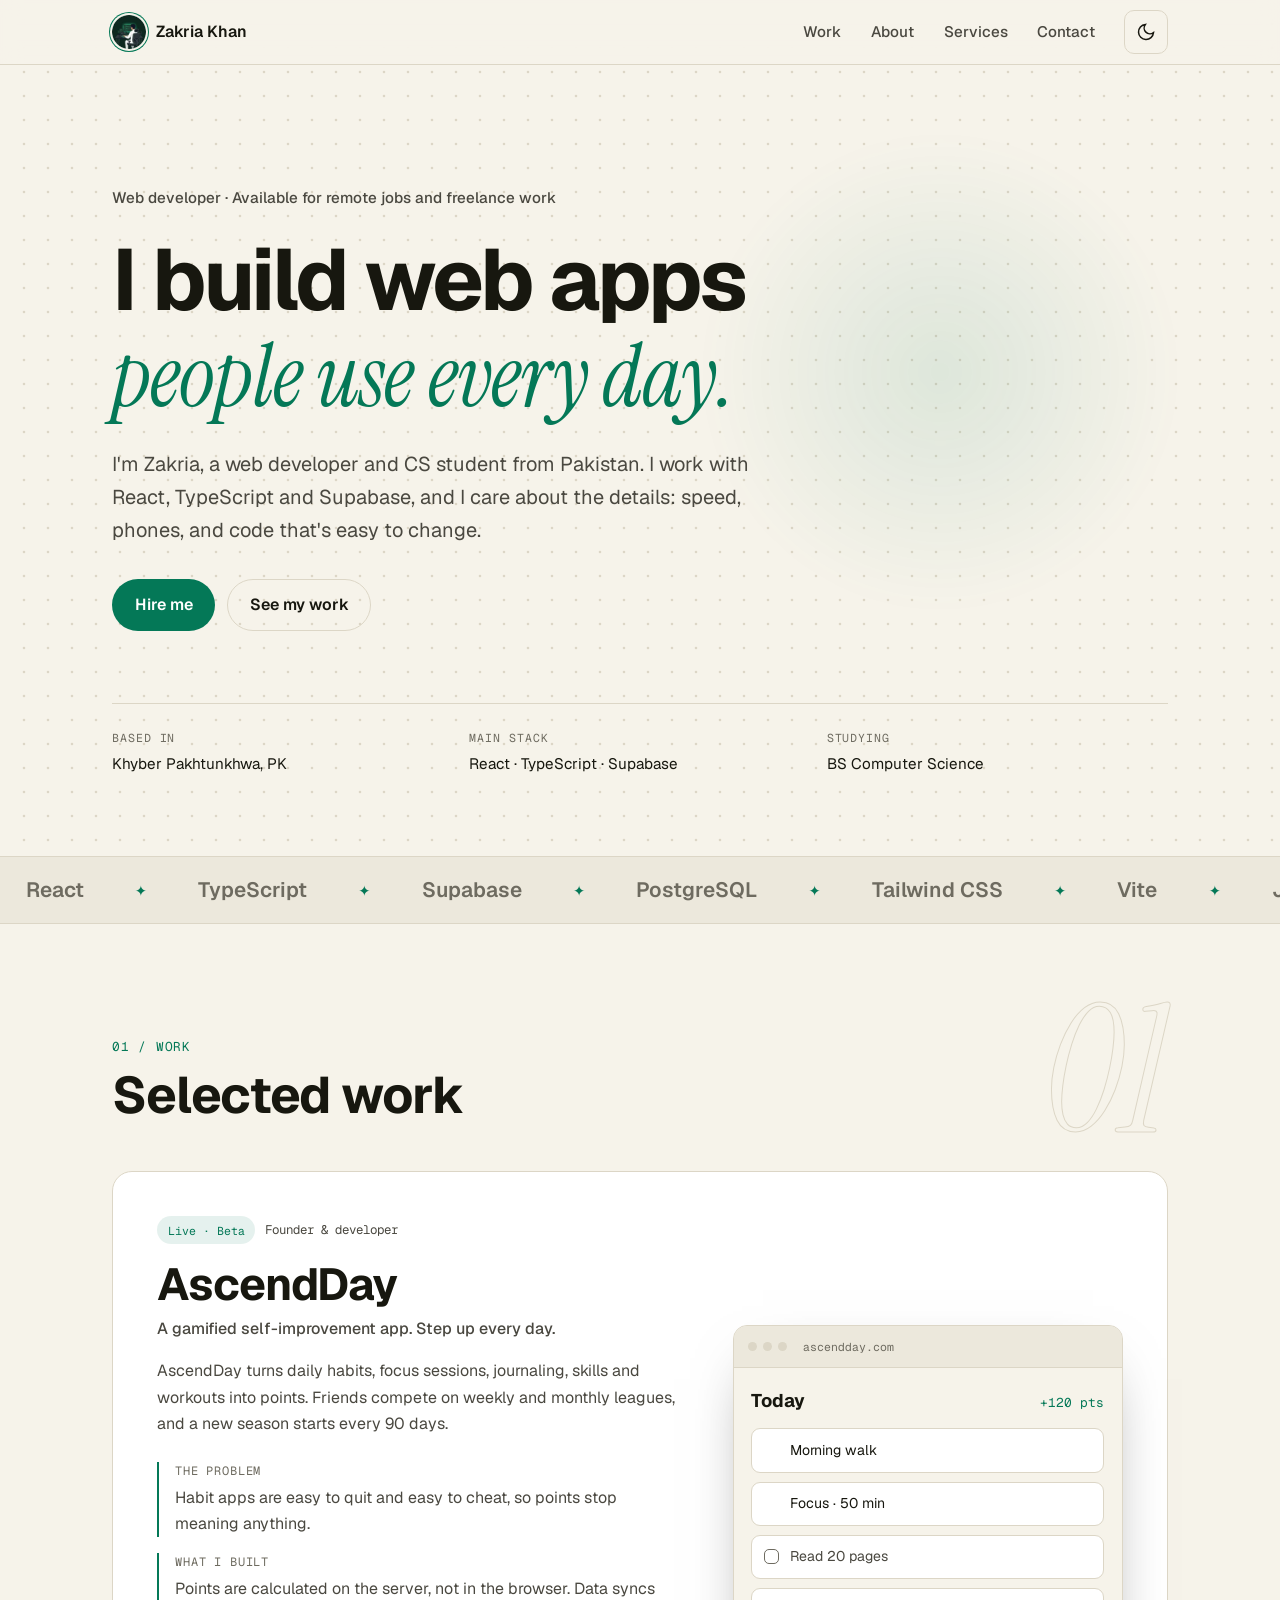
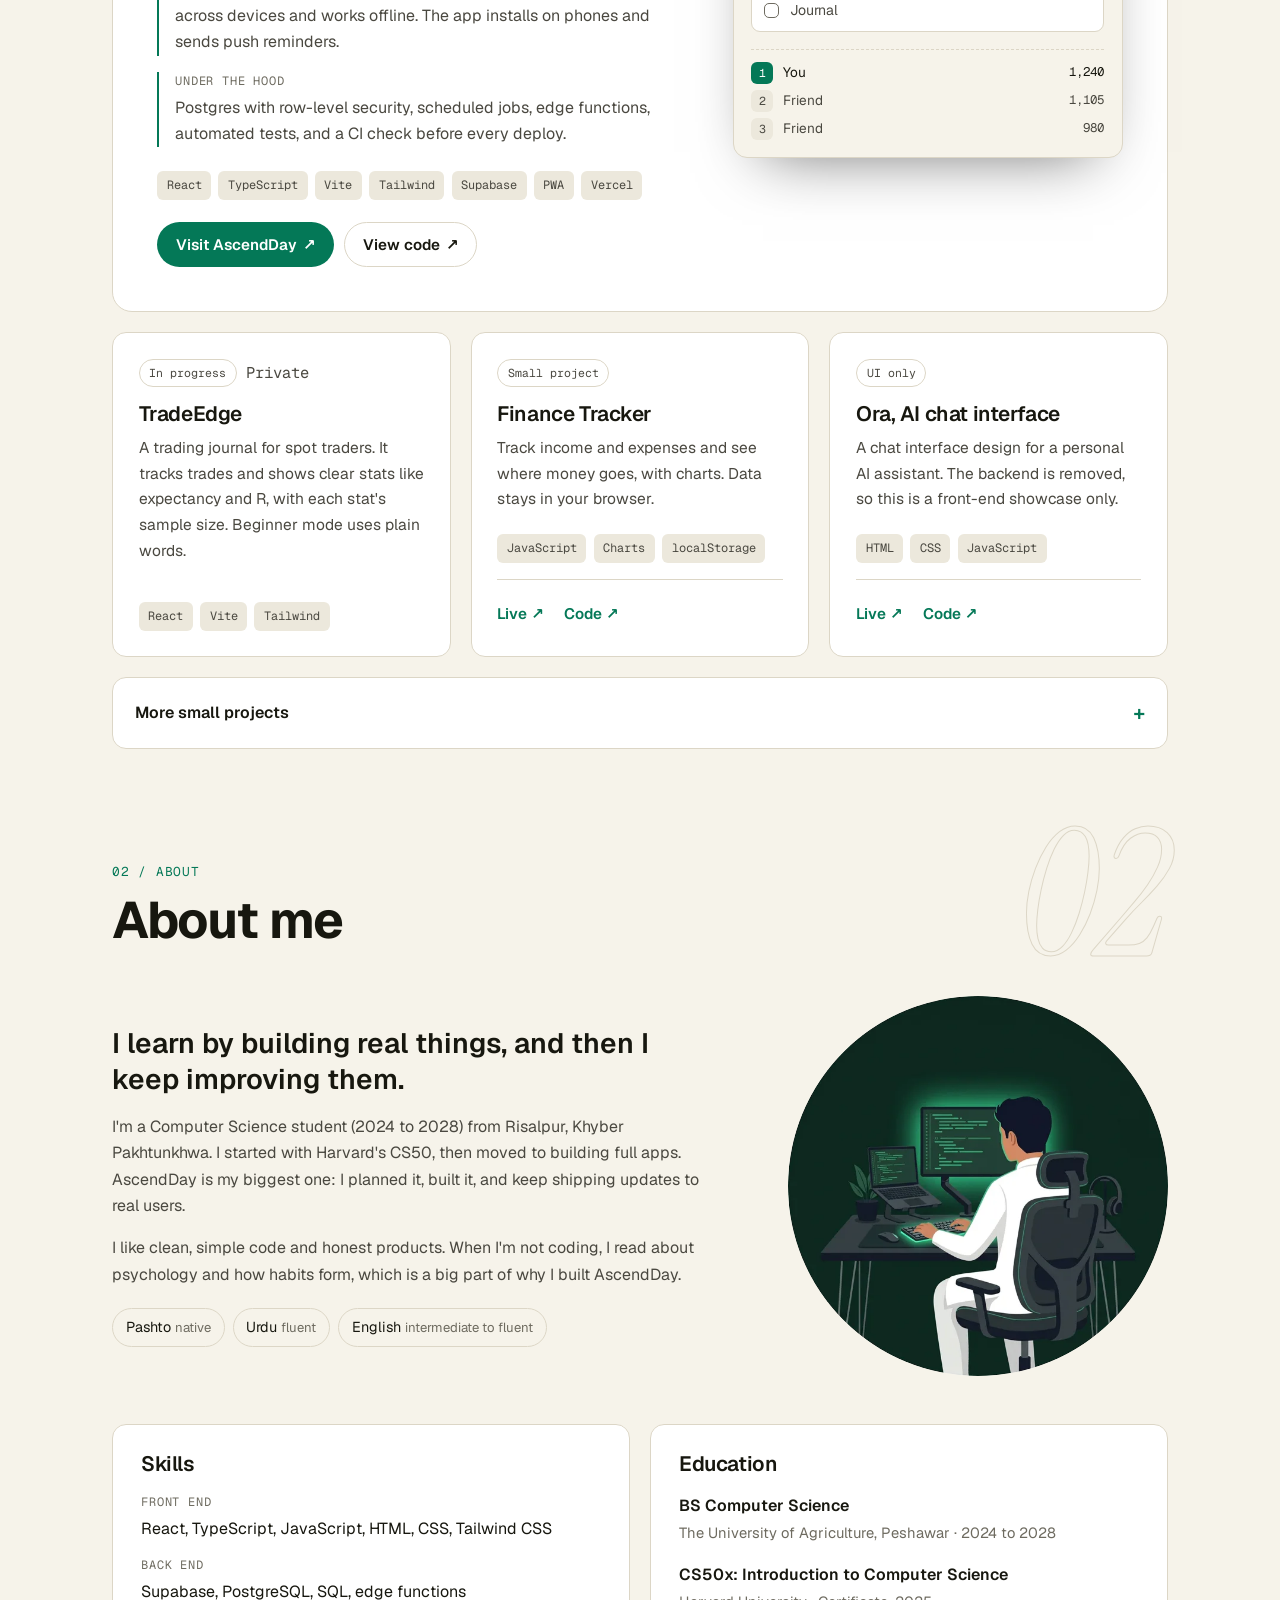
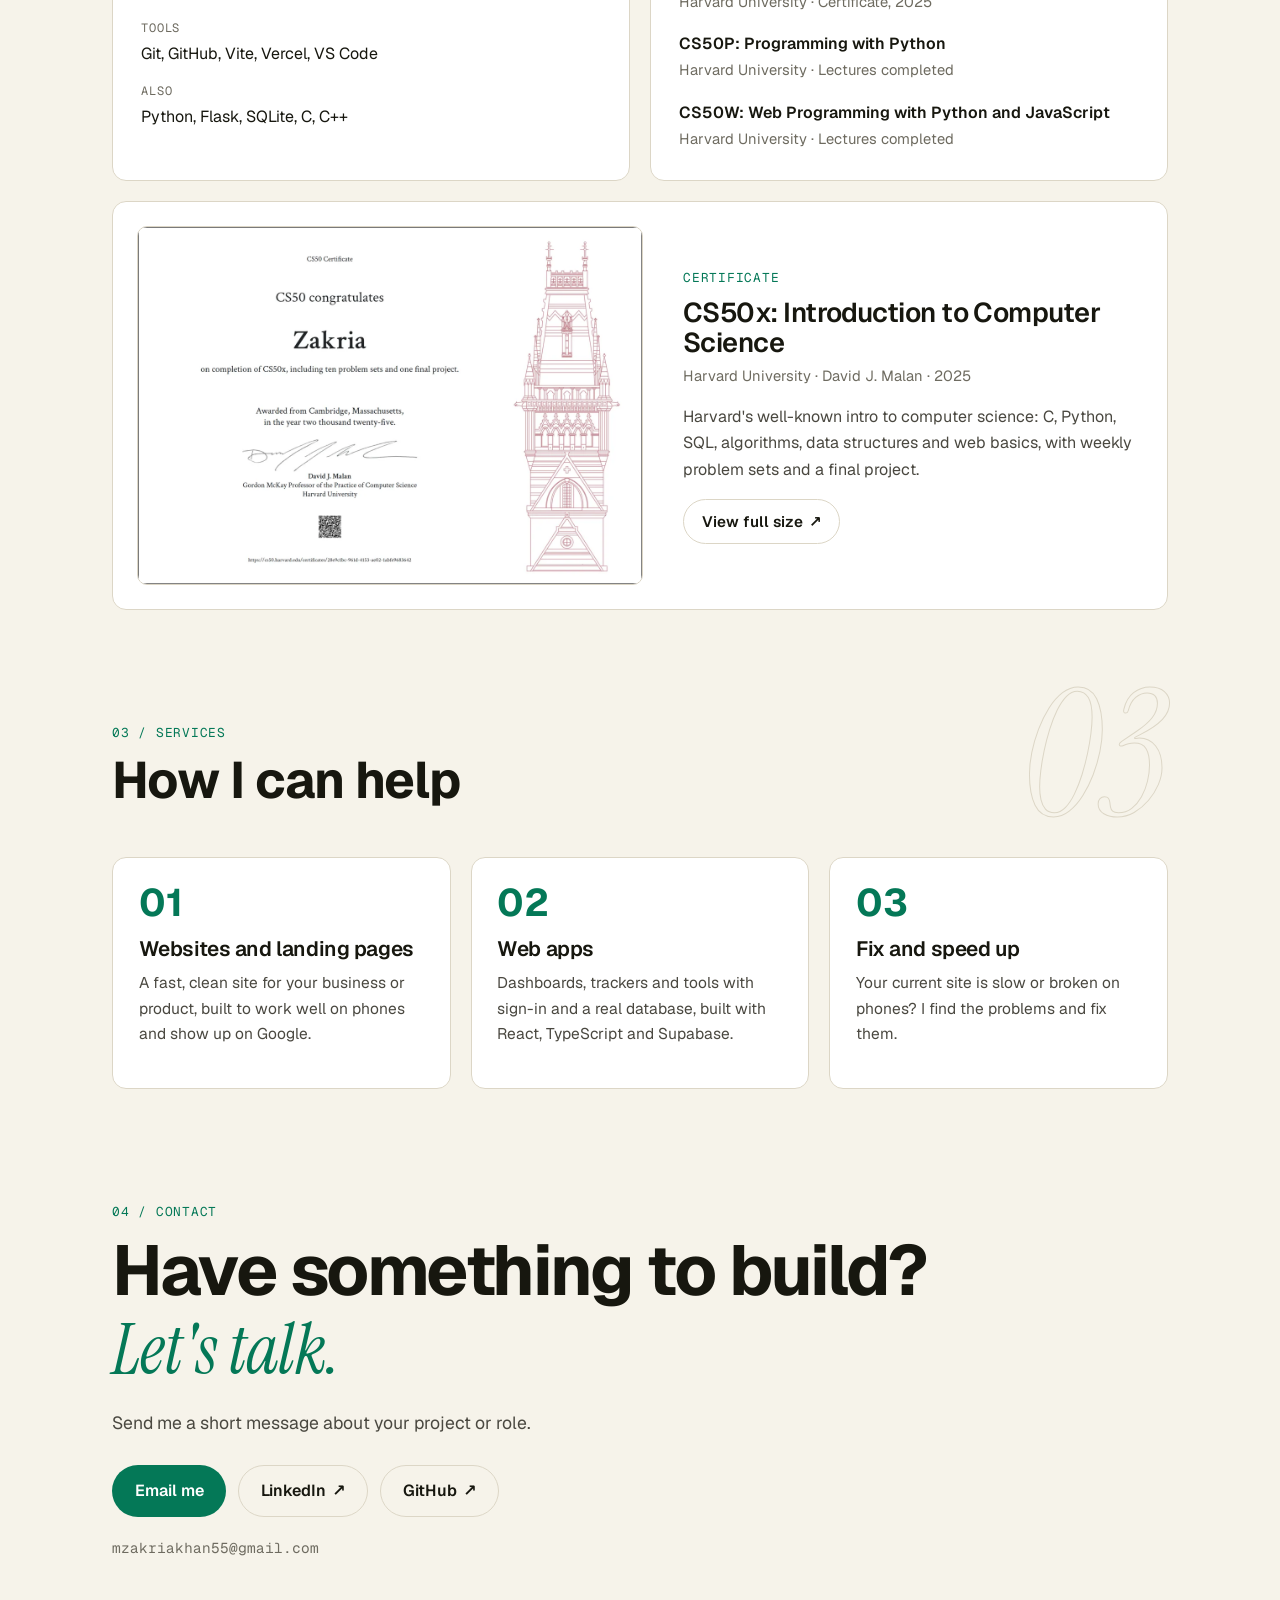
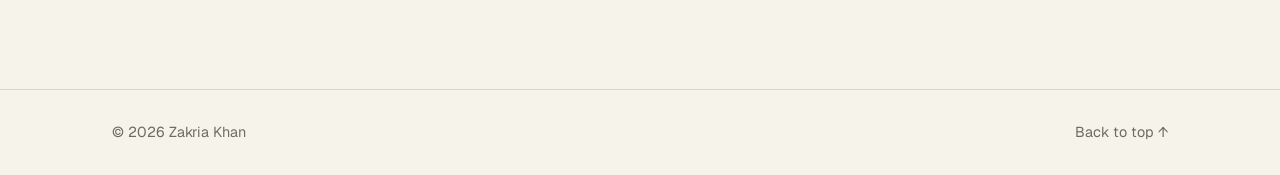
==== index.html @ 9d618120 "Follow the device/browser theme until the visitor picks one" ====
<!DOCTYPE html>
<html lang="en">
<head>
  <meta charset="UTF-8">
  <meta name="viewport" content="width=device-width, initial-scale=1">
  <title>Zakria Khan | Web Developer: React, TypeScript, Supabase</title>
  <meta name="description" content="Zakria Khan is a web developer from Pakistan who builds fast, mobile-friendly web apps and websites with React, TypeScript and Supabase. Open to remote work.">
  <link rel="canonical" href="https://zakyprojects.github.io/">
  <meta name="theme-color" content="#f6f3ea">

  <meta property="og:type" content="website">
  <meta property="og:url" content="https://zakyprojects.github.io/">
  <meta property="og:title" content="Zakria Khan | Web Developer">
  <meta property="og:description" content="I build fast, mobile-friendly web apps and websites with React, TypeScript and Supabase.">
  <meta property="og:image" content="https://zakyprojects.github.io/og.png">
  <meta property="og:image:width" content="1200">
  <meta property="og:image:height" content="630">
  <meta name="twitter:card" content="summary_large_image">

  <link rel="icon" href="favicon.svg" type="image/svg+xml">
  <link rel="alternate icon" href="favicon.ico">

  <link rel="preload" href="fonts/geist.woff2" as="font" type="font/woff2" crossorigin>
  <link rel="stylesheet" href="style.css">

  <!-- Apply the saved theme before paint so the page never flashes the wrong colours. -->
  <script>
    (function () {
      try {
        // Saved choice wins; otherwise follow the device/browser theme.
        var t = localStorage.getItem('theme');
        if (t !== 'dark' && t !== 'light') t = matchMedia('(prefers-color-scheme: dark)').matches ? 'dark' : 'light';
        if (t === 'dark') document.documentElement.dataset.theme = 'dark';
      } catch (e) {}
    })();
  </script>

  <script type="application/ld+json">
  {
    "@context": "https://schema.org",
    "@type": "Person",
    "name": "Zakria Khan",
    "url": "https://zakyprojects.github.io/",
    "jobTitle": "Web Developer",
    "email": "mailto:mzakriakhan55@gmail.com",
    "address": { "@type": "PostalAddress", "addressRegion": "Khyber Pakhtunkhwa", "addressCountry": "PK" },
    "knowsAbout": ["React", "TypeScript", "JavaScript", "Supabase", "PostgreSQL", "Tailwind CSS", "Web development"],
    "sameAs": [
      "https://github.com/zakyprojects",
      "https://www.linkedin.com/in/zakria-khan-dev"
    ]
  }
  </script>
</head>

<body id="top">
  <canvas class="bg-fx" aria-hidden="true"></canvas>
  <a class="skip-link" href="#main">Skip to content</a>
  <div class="progress" aria-hidden="true"></div>

  <header class="site-header">
    <div class="wrap header-inner">
      <a class="brand" href="#top" aria-label="Zakria Khan, back to top">
        <img class="brand-mark" src="avatar-96.webp" width="34" height="34" alt="" aria-hidden="true">
        <span class="brand-name">Zakria Khan</span>
      </a>

      <nav class="nav" aria-label="Main">
        <button class="nav-toggle" type="button" aria-expanded="false" aria-controls="nav-list">
          <span class="sr-only">Menu</span>
          <span class="nav-toggle-bar" aria-hidden="true"></span>
        </button>
        <ul class="nav-list" id="nav-list">
          <li><a href="#work">Work</a></li>
          <li><a href="#about">About</a></li>
          <li><a href="#services">Services</a></li>
          <li><a href="#contact">Contact</a></li>
        </ul>
      </nav>

      <button class="theme-toggle" type="button" aria-label="Switch colour theme">
        <svg class="icon-sun" viewBox="0 0 24 24" aria-hidden="true"><circle cx="12" cy="12" r="4"/><path d="M12 2v2M12 20v2M4.9 4.9l1.4 1.4M17.7 17.7l1.4 1.4M2 12h2M20 12h2M4.9 19.1l1.4-1.4M17.7 6.3l1.4-1.4"/></svg>
        <svg class="icon-moon" viewBox="0 0 24 24" aria-hidden="true"><path d="M21 12.8A9 9 0 1 1 11.2 3a7 7 0 0 0 9.8 9.8z"/></svg>
      </button>
    </div>
  </header>

  <main id="main">
    <!-- Hero -->
    <section class="hero wrap" aria-labelledby="hero-title">
      <p class="eyebrow">Web developer · Available for remote jobs and freelance work</p>
      <h1 class="hero-title" id="hero-title" aria-label="I build web apps people use every day.">
        <span aria-hidden="true"><span class="word" style="--i:0">I</span> <span class="word" style="--i:1">build</span> <span class="word" style="--i:2">web</span> <span class="word" style="--i:3">apps</span><br>
        <span class="accent serif"><span class="word" style="--i:4">people</span> <span class="word" style="--i:5">use</span> <span class="word" style="--i:6">every</span> <span class="word" style="--i:7">day.</span></span></span>
      </h1>
      <p class="hero-lead">
        I'm Zakria, a web developer and CS student from Pakistan. I work with React, TypeScript and Supabase,
        and I care about the details: speed, phones, and code that's easy to change.
      </p>
      <div class="hero-actions">
        <a class="btn btn-primary" href="#contact">Hire me</a>
        <a class="btn btn-ghost" href="#work">See my work</a>
      </div>
      <ul class="hero-facts" aria-label="Quick facts">
        <li><span class="fact-label">Based in</span> Khyber Pakhtunkhwa, PK</li>
        <li><span class="fact-label">Main stack</span> React · TypeScript · Supabase</li>
        <li><span class="fact-label">Studying</span> BS Computer Science</li>
      </ul>
    </section>

    <!-- Stack strip -->
    <div class="strip" aria-hidden="true">
      <div class="strip-track">
        <span>React</span><span>TypeScript</span><span>Supabase</span><span>PostgreSQL</span><span>Tailwind CSS</span><span>Vite</span><span>JavaScript</span><span>PWA</span><span>Vercel</span><span>Python</span>
        <span>React</span><span>TypeScript</span><span>Supabase</span><span>PostgreSQL</span><span>Tailwind CSS</span><span>Vite</span><span>JavaScript</span><span>PWA</span><span>Vercel</span><span>Python</span>
      </div>
    </div>

    <!-- 01 Work -->
    <section class="section wrap" id="work" aria-labelledby="work-title">
      <div class="section-head" data-n="01">
        <p class="section-num">01 / Work</p>
        <h2 class="section-title" id="work-title">Selected work</h2>
      </div>

      <article class="case">
        <div class="case-body">
          <p class="case-meta"><span class="pill pill-live">Live · Beta</span> Founder &amp; developer</p>
          <h3 class="case-title">AscendDay</h3>
          <p class="case-tagline">A gamified self-improvement app. Step up every day.</p>
          <p>
            AscendDay turns daily habits, focus sessions, journaling, skills and workouts into points.
            Friends compete on weekly and monthly leagues, and a new season starts every 90 days.
          </p>

          <dl class="case-points">
            <div>
              <dt>The problem</dt>
              <dd>Habit apps are easy to quit and easy to cheat, so points stop meaning anything.</dd>
            </div>
            <div>
              <dt>What I built</dt>
              <dd>Points are calculated on the server, not in the browser. Data syncs across devices and works offline. The app installs on phones and sends push reminders.</dd>
            </div>
            <div>
              <dt>Under the hood</dt>
              <dd>Postgres with row-level security, scheduled jobs, edge functions, automated tests, and a CI check before every deploy.</dd>
            </div>
          </dl>

          <ul class="tags" aria-label="Tech used">
            <li>React</li><li>TypeScript</li><li>Vite</li><li>Tailwind</li><li>Supabase</li><li>PWA</li><li>Vercel</li>
          </ul>

          <div class="case-links">
            <a class="btn btn-primary btn-sm" href="https://ascendday.com" target="_blank" rel="noopener">Visit AscendDay <span aria-hidden="true">↗</span></a>
            <a class="btn btn-ghost btn-sm" href="https://github.com/zakyprojects/Ascend" target="_blank" rel="noopener">View code <span aria-hidden="true">↗</span></a>
          </div>
        </div>

        <div class="case-visual" aria-hidden="true">
          <div class="mock">
            <div class="mock-bar"><span></span><span></span><span></span><em>ascendday.com</em></div>
            <div class="mock-body">
              <div class="mock-row"><b>Today</b><i>+120 pts</i></div>
              <div class="mock-item done">Morning walk</div>
              <div class="mock-item done">Focus · 50 min</div>
              <div class="mock-item">Read 20 pages</div>
              <div class="mock-item">Journal</div>
              <div class="mock-league">
                <div><span>1</span> You <i>1,240</i></div>
                <div><span>2</span> Friend <i>1,105</i></div>
                <div><span>3</span> Friend <i>980</i></div>
              </div>
            </div>
          </div>
        </div>
      </article>

      <div class="cards">
        <article class="card">
          <p class="card-meta"><span class="pill">In progress</span> Private</p>
          <h3 class="card-title">TradeEdge</h3>
          <p>A trading journal for spot traders. It tracks trades and shows clear stats like expectancy and R, with each stat's sample size. Beginner mode uses plain words.</p>
          <ul class="tags"><li>React</li><li>Vite</li><li>Tailwind</li></ul>
        </article>

        <article class="card">
          <p class="card-meta"><span class="pill">Small project</span></p>
          <h3 class="card-title">Finance Tracker</h3>
          <p>Track income and expenses and see where money goes, with charts. Data stays in your browser.</p>
          <ul class="tags"><li>JavaScript</li><li>Charts</li><li>localStorage</li></ul>
          <div class="card-links">
            <a href="https://zakyprojects.github.io/finance-tracker/" target="_blank" rel="noopener">Live <span aria-hidden="true">↗</span></a>
            <a href="https://github.com/zakyprojects/finance-tracker" target="_blank" rel="noopener">Code <span aria-hidden="true">↗</span></a>
          </div>
        </article>

        <article class="card">
          <p class="card-meta"><span class="pill">UI only</span></p>
          <h3 class="card-title">Ora, AI chat interface</h3>
          <p>A chat interface design for a personal AI assistant. The backend is removed, so this is a front-end showcase only.</p>
          <ul class="tags"><li>HTML</li><li>CSS</li><li>JavaScript</li></ul>
          <div class="card-links">
            <a href="https://zakyprojects.github.io/ora-frontened/" target="_blank" rel="noopener">Live <span aria-hidden="true">↗</span></a>
            <a href="https://github.com/zakyprojects/ora-frontened" target="_blank" rel="noopener">Code <span aria-hidden="true">↗</span></a>
          </div>
        </article>
      </div>

      <details class="more">
        <summary>More small projects</summary>
        <ul class="more-list">
          <li><a href="https://zakyprojects.github.io/weather/" target="_blank" rel="noopener">Weather app</a><span>Live weather from an API, with your location.</span></li>
          <li><a href="https://zakyprojects.github.io/todo/" target="_blank" rel="noopener">Todo app</a><span>Tasks with categories, deadlines and filters.</span></li>
          <li><a href="https://zakyprojects.github.io/Random-Password-Generator/" target="_blank" rel="noopener">Password generator</a><span>Pick length and characters, copy in one click.</span></li>
          <li><a href="https://zakyprojects.github.io/qr-code-generator/" target="_blank" rel="noopener">QR code generator</a><span>Turn a link or text into a QR code.</span></li>
          <li><a href="https://zakyprojects.github.io/quotes-generator/" target="_blank" rel="noopener">Quote of the day</a><span>A new quote with a tap.</span></li>
        </ul>
      </details>
    </section>

    <!-- 02 About -->
    <section class="section wrap" id="about" aria-labelledby="about-title">
      <div class="section-head" data-n="02">
        <p class="section-num">02 / About</p>
        <h2 class="section-title" id="about-title">About me</h2>
      </div>

      <div class="about">
        <div class="about-text">
          <p class="about-lead">I learn by building real things, and then I keep improving them.</p>
          <p>
            I'm a Computer Science student (2024 to 2028) from Risalpur, Khyber Pakhtunkhwa. I started with Harvard's CS50,
            then moved to building full apps. AscendDay is my biggest one: I planned it, built it, and keep shipping updates to real users.
          </p>
          <p>
            I like clean, simple code and honest products. When I'm not coding, I read about psychology and how habits form,
            which is a big part of why I built AscendDay.
          </p>
          <ul class="about-langs" aria-label="Languages I speak">
            <li>Pashto <span>native</span></li>
            <li>Urdu <span>fluent</span></li>
            <li>English <span>intermediate to fluent</span></li>
          </ul>
        </div>
        <figure class="about-photo">
          <img src="zakria.webp" width="640" height="640" alt="Illustration of a developer at a desk with a laptop and monitor" loading="lazy" decoding="async">
        </figure>
      </div>

      <div class="grid-2">
        <div class="panel">
          <h3 class="panel-title">Skills</h3>
          <dl class="skills">
            <div><dt>Front end</dt><dd>React, TypeScript, JavaScript, HTML, CSS, Tailwind CSS</dd></div>
            <div><dt>Back end</dt><dd>Supabase, PostgreSQL, SQL, edge functions</dd></div>
            <div><dt>Tools</dt><dd>Git, GitHub, Vite, Vercel, VS Code</dd></div>
            <div><dt>Also</dt><dd>Python, Flask, SQLite, C, C++</dd></div>
          </dl>
        </div>

        <div class="panel">
          <h3 class="panel-title">Education</h3>
          <ul class="edu">
            <li>
              <strong>BS Computer Science</strong>
              <span>The University of Agriculture, Peshawar · 2024 to 2028</span>
            </li>
            <li>
              <strong>CS50x: Introduction to Computer Science</strong>
              <span>Harvard University · Certificate, 2025</span>
            </li>
            <li>
              <strong>CS50P: Programming with Python</strong>
              <span>Harvard University · Lectures completed</span>
            </li>
            <li>
              <strong>CS50W: Web Programming with Python and JavaScript</strong>
              <span>Harvard University · Lectures completed</span>
            </li>
          </ul>
        </div>
      </div>

      <article class="cert">
        <a class="cert-img" href="cs50x.webp" target="_blank" rel="noopener" aria-label="Open the CS50x certificate full size">
          <img src="cs50x.webp" width="1200" height="848" alt="Harvard CS50x certificate for Zakria Khan" loading="lazy" decoding="async">
        </a>
        <div class="cert-body">
          <p class="section-num">Certificate</p>
          <h3 class="cert-title">CS50x: Introduction to Computer Science</h3>
          <p class="cert-issuer">Harvard University · David J. Malan · 2025</p>
          <p>Harvard's well-known intro to computer science: C, Python, SQL, algorithms, data structures and web basics, with weekly problem sets and a final project.</p>
          <a class="btn btn-ghost btn-sm" href="cs50x.webp" target="_blank" rel="noopener">View full size <span aria-hidden="true">↗</span></a>
        </div>
      </article>
    </section>

    <!-- 03 Services -->
    <section class="section wrap" id="services" aria-labelledby="services-title">
      <div class="section-head" data-n="03">
        <p class="section-num">03 / Services</p>
        <h2 class="section-title" id="services-title">How I can help</h2>
      </div>

      <div class="cards">
        <article class="card service">
          <span class="service-num" aria-hidden="true">01</span>
          <h3 class="card-title">Websites and landing pages</h3>
          <p>A fast, clean site for your business or product, built to work well on phones and show up on Google.</p>
        </article>
        <article class="card service">
          <span class="service-num" aria-hidden="true">02</span>
          <h3 class="card-title">Web apps</h3>
          <p>Dashboards, trackers and tools with sign-in and a real database, built with React, TypeScript and Supabase.</p>
        </article>
        <article class="card service">
          <span class="service-num" aria-hidden="true">03</span>
          <h3 class="card-title">Fix and speed up</h3>
          <p>Your current site is slow or broken on phones? I find the problems and fix them.</p>
        </article>
      </div>
    </section>

    <!-- 04 Contact -->
    <section class="section wrap contact" id="contact" aria-labelledby="contact-title">
      <p class="section-num">04 / Contact</p>
      <h2 class="contact-title" id="contact-title">Have something to build?<br><span class="accent serif">Let's talk.</span></h2>
      <p class="contact-lead">Send me a short message about your project or role.</p>
      <div class="hero-actions">
        <a class="btn btn-primary" href="mailto:mzakriakhan55@gmail.com?subject=Hello%20Zakria">Email me</a>
        <a class="btn btn-ghost" href="https://www.linkedin.com/in/zakria-khan-dev" target="_blank" rel="noopener">LinkedIn <span aria-hidden="true">↗</span></a>
        <a class="btn btn-ghost" href="https://github.com/zakyprojects" target="_blank" rel="noopener">GitHub <span aria-hidden="true">↗</span></a>
      </div>
      <p class="contact-email">mzakriakhan55@gmail.com</p>
    </section>
  </main>

  <footer class="site-footer">
    <div class="wrap footer-inner">
      <p>© <span id="year">2026</span> Zakria Khan</p>
      <a href="#top">Back to top <span aria-hidden="true">↑</span></a>
    </div>
  </footer>

  <script src="script.js" defer></script>
</body>
</html>
---- style.css ----
/* ===== Fonts (self-hosted, same as AscendDay: Geist, Geist Mono, Instrument Serif) ===== */
@font-face { font-family: "Geist"; src: url("fonts/geist.woff2") format("woff2"); font-weight: 100 900; font-style: normal; font-display: swap; }
@font-face { font-family: "Geist Mono"; src: url("fonts/geist-mono.woff2") format("woff2"); font-weight: 100 900; font-style: normal; font-display: swap; }
@font-face { font-family: "Instrument Serif"; src: url("fonts/instrument-serif-italic.woff2") format("woff2"); font-weight: 400; font-style: italic; font-display: swap; }

/* ===== Theme tokens ===== */
:root {
  --bg: #f6f3ea;
  --bg-raised: #ffffff;
  --bg-sunk: #ece8dc;
  --line: #dcd6c6;
  --text: #17170f;
  --text-soft: #4a4840;
  --text-faint: #6e6b60;
  --accent: #047857;
  --accent-ink: #ffffff;
  --accent-soft: rgba(4, 120, 87, 0.1);

  --font-display: "Geist", system-ui, sans-serif;
  --font-body: "Geist", system-ui, -apple-system, "Segoe UI", Roboto, sans-serif;
  --font-serif: "Instrument Serif", Georgia, serif;
  --font-mono: "Geist Mono", ui-monospace, Consolas, monospace;

  --wrap: 1120px;
  --pad: clamp(1.1rem, 4vw, 2rem);
  --radius: 14px;
  --header-h: 64px;

  color-scheme: light;
}

:root[data-theme="dark"] {
  --bg: #121210;
  --bg-raised: #1a1a17;
  --bg-sunk: #0d0d0b;
  --line: #2b2b26;
  --text: #f1eee4;
  --text-soft: #b7b3a6;
  --text-faint: #858174;
  --accent: #34d399;
  --accent-ink: #062b1f;
  --accent-soft: rgba(52, 211, 153, 0.12);
  color-scheme: dark;
}


/* ===== Base ===== */
*, *::before, *::after { box-sizing: border-box; }
html { scroll-behavior: smooth; scroll-padding-top: calc(var(--header-h) + 12px); -webkit-text-size-adjust: 100%; }
body {
  margin: 0;
  background: var(--bg);
  color: var(--text);
  font-family: var(--font-body);
  font-size: 1rem;
  line-height: 1.65;
  overflow-x: hidden;
  overflow-x: clip;
}
img { max-width: 100%; height: auto; display: block; }
a { color: inherit; }
h1, h2, h3 { font-family: var(--font-display); line-height: 1.1; margin: 0; letter-spacing: -0.02em; }
p { margin: 0 0 1rem; }
ul { margin: 0; padding: 0; list-style: none; }
:focus-visible { outline: 2px solid var(--accent); outline-offset: 3px; border-radius: 6px; }

.wrap { width: 100%; max-width: var(--wrap); margin-inline: auto; padding-inline: var(--pad); }
.sr-only { position: absolute; width: 1px; height: 1px; overflow: hidden; clip: rect(0 0 0 0); white-space: nowrap; }
.skip-link { position: absolute; left: 1rem; top: -100px; background: var(--accent); color: var(--accent-ink); padding: .6rem 1rem; border-radius: 8px; z-index: 100; font-weight: 600; text-decoration: none; }
.skip-link:focus { top: 1rem; }
.accent { color: var(--accent); }
.serif { font-family: var(--font-serif); font-weight: 400; font-style: italic; letter-spacing: -0.01em; }

/* ===== Header ===== */
.site-header {
  position: sticky; top: 0; z-index: 50;
  background: color-mix(in srgb, var(--bg) 86%, transparent);
  backdrop-filter: saturate(140%) blur(10px);
  -webkit-backdrop-filter: saturate(140%) blur(10px);
  border-bottom: 1px solid var(--line);
}
.header-inner { display: flex; align-items: center; gap: 1rem; height: var(--header-h); }
.brand { display: flex; align-items: center; gap: .6rem; text-decoration: none; font-family: var(--font-display); font-weight: 600; margin-right: auto; }
.brand-mark { width: 34px; height: 34px; border-radius: 50%; object-fit: cover; box-shadow: 0 0 0 2px var(--bg), 0 0 0 3px var(--accent); }
.nav-list { display: flex; gap: .25rem; }
.nav-list a { display: block; padding: .5rem .8rem; border-radius: 8px; text-decoration: none; color: var(--text-soft); font-size: .95rem; font-weight: 500; }
.nav-list a:hover { color: var(--text); background: var(--bg-raised); }
.theme-toggle, .nav-toggle {
  width: 44px; height: 44px; display: grid; place-items: center;
  background: transparent; border: 1px solid var(--line); border-radius: 10px; color: var(--text); cursor: pointer;
}
.nav-toggle { display: none; }
.theme-toggle svg { width: 20px; height: 20px; fill: none; stroke: currentColor; stroke-width: 1.8; stroke-linecap: round; }
.icon-sun { display: none; }
:root[data-theme="dark"] .icon-sun { display: block; }
:root[data-theme="dark"] .icon-moon { display: none; }

@media (max-width: 720px) {
  .nav { order: 3; }
  .nav-toggle { display: grid; }
  .nav-toggle-bar, .nav-toggle-bar::before, .nav-toggle-bar::after {
    display: block; width: 18px; height: 2px; background: currentColor; border-radius: 2px; position: relative; transition: transform .2s, background .2s;
  }
  .nav-toggle-bar::before, .nav-toggle-bar::after { content: ""; position: absolute; left: 0; }
  .nav-toggle-bar::before { top: -6px; }
  .nav-toggle-bar::after { top: 6px; }
  .nav-toggle[aria-expanded="true"] .nav-toggle-bar { background: transparent; }
  .nav-toggle[aria-expanded="true"] .nav-toggle-bar::before { transform: translateY(6px) rotate(45deg); }
  .nav-toggle[aria-expanded="true"] .nav-toggle-bar::after { transform: translateY(-6px) rotate(-45deg); }

  .nav-list {
    position: absolute; left: 0; right: 0; top: var(--header-h);
    flex-direction: column; gap: 0; padding: .5rem var(--pad) 1rem;
    background: var(--bg); border-bottom: 1px solid var(--line);
    display: none;
  }
  .nav-list.is-open { display: flex; }
  .nav-list a { padding: .85rem .5rem; font-size: 1.05rem; border-radius: 0; border-bottom: 1px solid var(--line); }
  .nav-list li:last-child a { border-bottom: 0; }
}

/* ===== Buttons ===== */
.btn {
  display: inline-flex; align-items: center; justify-content: center; gap: .4rem;
  min-height: 48px; padding: .75rem 1.35rem; border-radius: 999px;
  font-weight: 600; font-size: 1rem; text-decoration: none; border: 1px solid transparent;
  transition: transform .15s ease, background .15s ease, border-color .15s ease;
}
.btn:hover { transform: translateY(-1px); }
.btn-primary { background: var(--accent); color: var(--accent-ink); }
.btn-ghost { border-color: var(--line); color: var(--text); }
.btn-ghost:hover { border-color: var(--text-faint); }
.btn-sm { min-height: 44px; padding: .55rem 1.1rem; font-size: .95rem; }

/* ===== Hero ===== */
.hero { padding-block: clamp(3.5rem, 11vw, 7.5rem) clamp(3rem, 8vw, 5rem); }
.eyebrow { font-size: .95rem; font-weight: 500; color: var(--text-soft); margin-bottom: 1.4rem; }
.hero-title { font-size: clamp(2.5rem, 8.2vw, 5.4rem); font-weight: 700; letter-spacing: -0.035em; margin-bottom: 1.5rem; }
.hero-lead { font-size: clamp(1.05rem, 2.2vw, 1.25rem); color: var(--text-soft); max-width: 40rem; margin-bottom: 2rem; }
.hero-actions { display: flex; flex-wrap: wrap; gap: .75rem; }
.hero-facts { display: grid; grid-template-columns: repeat(3, minmax(0, 1fr)); gap: 1rem; margin-top: clamp(2.5rem, 7vw, 4.5rem); padding-top: 1.5rem; border-top: 1px solid var(--line); font-size: .95rem; }
.fact-label { display: block; font-family: var(--font-mono); font-size: .72rem; text-transform: uppercase; letter-spacing: .08em; color: var(--text-faint); margin-bottom: .25rem; }
@media (max-width: 640px) {
  .hero-facts { grid-template-columns: 1fr; gap: .9rem; }
  .hero-actions .btn { flex: 1 1 auto; }
}

/* ===== Stack strip ===== */
.strip { border-block: 1px solid var(--line); background: var(--bg-sunk); overflow: hidden; }
.strip-track { display: flex; width: max-content; animation: strip 40s linear infinite; }
.strip-track span { font-family: var(--font-display); font-weight: 600; font-size: clamp(1rem, 2.4vw, 1.3rem); color: var(--text-faint); padding: 1rem 1.6rem; white-space: nowrap; }
.strip-track span::after { content: "✦"; margin-left: 3.2rem; color: var(--accent); font-size: .7em; vertical-align: middle; }
@keyframes strip { to { transform: translateX(-50%); } }

/* ===== Sections ===== */
.section { padding-block: clamp(4rem, 10vw, 7rem) 0; }
.section-head { margin-bottom: clamp(1.8rem, 5vw, 3rem); }
.section-num { font-family: var(--font-mono); font-size: .8rem; color: var(--accent); letter-spacing: .06em; text-transform: uppercase; margin-bottom: .6rem; }
.section-title { font-size: clamp(2rem, 5.5vw, 3.2rem); font-weight: 700; }

/* ===== Case study ===== */
.case {
  display: grid; grid-template-columns: minmax(0, 1.15fr) minmax(0, .85fr); gap: clamp(1.5rem, 4vw, 3rem);
  background: var(--bg-raised); border: 1px solid var(--line); border-radius: calc(var(--radius) + 6px);
  padding: clamp(1.4rem, 4vw, 2.75rem); margin-bottom: 1.25rem;
}
.case-meta, .card-meta { display: flex; flex-wrap: wrap; align-items: center; gap: .6rem; font-family: var(--font-mono); font-size: .78rem; color: var(--text-faint); margin-bottom: 1rem; }
.pill { display: inline-block; padding: .22rem .6rem; border-radius: 999px; border: 1px solid var(--line); color: var(--text-soft); font-family: var(--font-mono); font-size: .72rem; }
.pill-live { border-color: transparent; background: var(--accent-soft); color: var(--accent); }
.case-title { font-size: clamp(2rem, 5vw, 2.8rem); font-weight: 700; margin-bottom: .4rem; }
.case-tagline { color: var(--accent); font-weight: 500; margin-bottom: 1rem; }
.case-body > p { color: var(--text-soft); }
.case-points { display: grid; gap: 1rem; margin: 1.5rem 0; }
.case-points div { border-left: 2px solid var(--accent); padding-left: 1rem; }
.case-points dt { font-family: var(--font-mono); font-size: .75rem; text-transform: uppercase; letter-spacing: .07em; color: var(--text-faint); margin-bottom: .2rem; }
.case-points dd { margin: 0; color: var(--text-soft); }
.tags { display: flex; flex-wrap: wrap; gap: .45rem; margin-bottom: 1.4rem; }
.tags li { font-family: var(--font-mono); font-size: .75rem; padding: .28rem .6rem; border-radius: 6px; background: var(--bg-sunk); color: var(--text-soft); }
.case-links { display: flex; flex-wrap: wrap; gap: .6rem; }

/* App mock (decorative, pure CSS) */
.case-visual { display: flex; align-items: center; }
.mock { width: 100%; border-radius: var(--radius); border: 1px solid var(--line); background: var(--bg); overflow: hidden; box-shadow: 0 24px 60px -30px rgba(0,0,0,.6); }
.mock-bar { display: flex; align-items: center; gap: 6px; padding: .7rem .9rem; border-bottom: 1px solid var(--line); background: var(--bg-sunk); }
.mock-bar span { width: 9px; height: 9px; border-radius: 50%; background: var(--line); }
.mock-bar em { margin-left: .6rem; font-style: normal; font-family: var(--font-mono); font-size: .72rem; color: var(--text-faint); }
.mock-body { padding: 1.1rem; display: grid; gap: .55rem; }
.mock-row { display: flex; justify-content: space-between; align-items: baseline; margin-bottom: .2rem; }
.mock-row b { font-family: var(--font-display); font-size: 1.15rem; }
.mock-row i { font-style: normal; font-family: var(--font-mono); font-size: .8rem; color: var(--accent); }
.mock-item { display: flex; align-items: center; gap: .65rem; padding: .6rem .75rem; border-radius: 9px; background: var(--bg-raised); border: 1px solid var(--line); font-size: .88rem; color: var(--text-soft); }
.mock-item::before { content: ""; width: 15px; height: 15px; border-radius: 5px; border: 1.5px solid var(--text-faint); flex: none; }
.mock-item.done { color: var(--text); }
.mock-item.done::before { background: var(--accent); border-color: var(--accent); }
.mock-league { margin-top: .5rem; padding-top: .7rem; border-top: 1px dashed var(--line); display: grid; gap: .35rem; font-size: .85rem; }
.mock-league div { display: flex; align-items: center; gap: .6rem; color: var(--text-soft); }
.mock-league span { width: 22px; height: 22px; display: grid; place-items: center; border-radius: 6px; background: var(--bg-sunk); font-family: var(--font-mono); font-size: .72rem; }
.mock-league div:first-child { color: var(--text); }
.mock-league div:first-child span { background: var(--accent); color: var(--accent-ink); }
.mock-league i { margin-left: auto; font-style: normal; font-family: var(--font-mono); font-size: .78rem; }

@media (max-width: 860px) {
  .case { grid-template-columns: 1fr; }
}

/* ===== Cards ===== */
.cards { display: grid; grid-template-columns: repeat(auto-fit, minmax(min(100%, 280px), 1fr)); gap: 1.25rem; }
.card { display: flex; flex-direction: column; background: var(--bg-raised); border: 1px solid var(--line); border-radius: var(--radius); padding: clamp(1.25rem, 3vw, 1.6rem); }
.card-title { font-size: 1.3rem; font-weight: 600; margin-bottom: .6rem; }
.card > p { color: var(--text-soft); font-size: .97rem; }
.card .tags { margin-top: auto; margin-bottom: 0; padding-top: .4rem; }
.card-links { display: flex; gap: 1.25rem; margin-top: 1rem; padding-top: 1rem; border-top: 1px solid var(--line); }
.card-links a { font-weight: 600; font-size: .95rem; text-decoration: none; color: var(--accent); padding-block: .3rem; }
.card-links a:hover { text-decoration: underline; }

/* More projects */
.more { margin-top: 1.25rem; border: 1px solid var(--line); border-radius: var(--radius); background: var(--bg-raised); }
.more summary { cursor: pointer; padding: 1.1rem 1.4rem; font-weight: 600; list-style: none; display: flex; justify-content: space-between; align-items: center; min-height: 52px; }
.more summary::-webkit-details-marker { display: none; }
.more summary::after { content: "+"; font-family: var(--font-mono); font-size: 1.3rem; color: var(--accent); transition: transform .2s; }
.more[open] summary::after { transform: rotate(45deg); }
.more-list { padding: 0 1.4rem 1.1rem; display: grid; }
.more-list li { display: flex; flex-wrap: wrap; gap: .25rem 1rem; justify-content: space-between; padding: .8rem 0; border-top: 1px solid var(--line); }
.more-list a { font-weight: 600; color: var(--accent); text-decoration: none; }
.more-list a:hover { text-decoration: underline; }
.more-list span { color: var(--text-faint); font-size: .92rem; }

/* ===== About ===== */
.about { display: grid; grid-template-columns: minmax(0, 1.5fr) minmax(0, 1fr); gap: clamp(1.5rem, 5vw, 3.5rem); align-items: center; margin-bottom: clamp(2rem, 5vw, 3rem); }
.about-lead { font-family: var(--font-display); font-size: clamp(1.35rem, 3vw, 1.75rem); font-weight: 600; line-height: 1.3; color: var(--text); }
.about-text p:not(.about-lead) { color: var(--text-soft); }
.about-langs { display: flex; flex-wrap: wrap; gap: .5rem; margin-top: 1.25rem; }
.about-langs li { padding: .4rem .8rem; border: 1px solid var(--line); border-radius: 999px; font-size: .9rem; }
.about-langs span { color: var(--text-faint); font-size: .82rem; }
.about-photo { margin: 0; border-radius: 50%; overflow: hidden; max-width: 380px; justify-self: end; width: 100%; }
@media (max-width: 760px) {
  .about { grid-template-columns: 1fr; }
  .about-photo { justify-self: start; max-width: 280px; }
}

.grid-2 { align-items: stretch; display: grid; grid-template-columns: repeat(auto-fit, minmax(min(100%, 340px), 1fr)); gap: 1.25rem; }
.panel { background: var(--bg-raised); border: 1px solid var(--line); border-radius: var(--radius); padding: clamp(1.25rem, 3vw, 1.75rem); }
.panel-title { font-size: 1.3rem; font-weight: 600; margin-bottom: 1.1rem; }
.skills { margin: 0; display: grid; gap: .9rem; }
.skills dt { font-family: var(--font-mono); font-size: .75rem; text-transform: uppercase; letter-spacing: .07em; color: var(--text-faint); }
.skills dd { margin: .15rem 0 0; }
.edu { display: grid; gap: 1rem; margin-bottom: 1.25rem; }
.edu strong { display: block; font-weight: 600; }
.edu span { color: var(--text-faint); font-size: .92rem; }
.edu { margin-bottom: 0; }
.cert {
  position: relative; display: grid; grid-template-columns: minmax(0, 1.1fr) minmax(0, 1fr); gap: clamp(1.25rem, 4vw, 2.5rem); align-items: center;
  margin-top: 1.25rem; background: var(--bg-raised); border: 1px solid var(--line); border-radius: var(--radius); padding: clamp(1rem, 3vw, 1.5rem);
}
.cert-img { display: block; border-radius: 10px; overflow: hidden; border: 1px solid var(--line); background: #fff; }
.cert-img img { aspect-ratio: 1200 / 848; object-fit: cover; transition: transform .5s cubic-bezier(.2,.7,.2,1); }
.cert-img:hover img { transform: scale(1.03); }
.cert-title { font-size: clamp(1.3rem, 3vw, 1.7rem); font-weight: 600; margin-bottom: .35rem; }
.cert-issuer { color: var(--text-faint); font-size: .92rem; margin-bottom: 1rem; }
.cert-body > p:not(.section-num):not(.cert-issuer) { color: var(--text-soft); }
@media (max-width: 760px) { .cert { grid-template-columns: 1fr; } }

/* ===== Services ===== */
.service-num { font-family: var(--font-display); font-weight: 700; font-size: 2.4rem; line-height: 1; color: var(--accent); margin-bottom: 1rem; }

/* ===== Contact ===== */
.contact { padding-bottom: clamp(4rem, 10vw, 7rem); }
.contact-title { font-size: clamp(2.3rem, 7vw, 4.4rem); font-weight: 700; letter-spacing: -0.035em; margin-bottom: 1.25rem; }
.contact-lead { color: var(--text-soft); font-size: 1.1rem; max-width: 36rem; margin-bottom: 1.75rem; }
.contact-email { margin-top: 1.25rem; font-family: var(--font-mono); font-size: .9rem; color: var(--text-faint); word-break: break-all; }
@media (max-width: 480px) {
  .contact .hero-actions .btn { flex: 1 1 100%; }
}

/* ===== Footer ===== */
.site-footer { border-top: 1px solid var(--line); }
.footer-inner { display: flex; flex-wrap: wrap; justify-content: space-between; align-items: center; gap: .75rem; padding-block: 1.5rem; font-size: .9rem; color: var(--text-faint); }
.footer-inner p { margin: 0; }
.footer-inner a { text-decoration: none; padding: .4rem 0; }
.footer-inner a:hover { color: var(--text); }

/* ===== Reveal on scroll (only when JS is on) ===== */
.js .reveal { opacity: 0; transform: translateY(24px); transition: opacity .7s cubic-bezier(.2,.7,.2,1), transform .7s cubic-bezier(.2,.7,.2,1); }
.js .reveal.from-above { transform: translateY(-24px); }
.js .reveal.is-visible { opacity: 1; transform: none; }

/* ===== Creative layer ===== */
/* Scroll progress line under the header */
.progress { position: fixed; top: 0; left: 0; height: 2px; width: 100%; background: var(--accent); transform-origin: 0 50%; transform: scaleX(0); z-index: 60; }

/* Hero: soft dot grid that fades out, plus a slow accent glow */
.hero { position: relative; isolation: isolate; }
.hero::before {
  content: ""; position: absolute; inset: 0; z-index: -1;
  background-image: radial-gradient(var(--line) 1.2px, transparent 1.2px);
  background-size: 26px 26px;
  -webkit-mask-image: radial-gradient(ellipse 70% 65% at 30% 40%, #000 30%, transparent 75%);
          mask-image: radial-gradient(ellipse 70% 65% at 30% 40%, #000 30%, transparent 75%);
}
.hero::after {
  content: ""; position: absolute; z-index: -1; width: min(520px, 80vw); aspect-ratio: 1; right: 0; top: 6%;
  background: radial-gradient(circle, var(--accent-soft), transparent 65%);
  filter: blur(10px); animation: glow 12s ease-in-out infinite alternate;
}
@keyframes glow { to { transform: translate(-18%, 18%) scale(1.1); } }

/* Hero headline words rise in on load */
.word { display: inline-block; opacity: 0; transform: translateY(0.45em); animation: word-in .8s cubic-bezier(.2,.7,.2,1) forwards; animation-delay: calc(var(--i) * 70ms + 100ms); }
@keyframes word-in { to { opacity: 1; transform: none; } }
.hero-lead, .hero-actions, .hero-facts, .eyebrow { animation: fade-up .8s cubic-bezier(.2,.7,.2,1) both; }
.eyebrow { animation-delay: 0ms; }
.hero-lead { animation-delay: 450ms; }
.hero-actions { animation-delay: 560ms; }
.hero-facts { animation-delay: 680ms; }
@keyframes fade-up { from { opacity: 0; transform: translateY(16px); } }

/* Big faint section numbers */
.section-head { position: relative; }
.section-head[data-n]::after {
  content: attr(data-n); position: absolute; right: 0; top: 50%; transform: translateY(-55%);
  font-family: var(--font-serif); font-style: italic; font-size: clamp(5rem, 16vw, 11rem); line-height: 1;
  color: transparent; -webkit-text-stroke: 1px var(--line); pointer-events: none; z-index: -1;
}

/* Cards: lift on hover and a soft spotlight that follows the pointer */
.card, .case, .panel, .cert { position: relative; transition: transform .25s ease, border-color .25s ease, box-shadow .25s ease; }
.card::before, .case::before {
  content: ""; position: absolute; inset: 0; border-radius: inherit; pointer-events: none; opacity: 0; transition: opacity .3s;
  background: radial-gradient(420px circle at var(--mx, 50%) var(--my, 50%), var(--accent-soft), transparent 60%);
}
@media (hover: hover) {
  .card:hover, .case:hover { border-color: color-mix(in srgb, var(--accent) 45%, var(--line)); box-shadow: 0 18px 40px -28px rgba(0,0,0,.45); }
  .card:hover { transform: translateY(-4px); }
  .card:hover::before, .case:hover::before { opacity: 1; }
  .mock { transition: transform .5s cubic-bezier(.2,.7,.2,1); }
  .case:hover .mock { transform: perspective(900px) rotateY(-5deg) rotateX(3deg) translateY(-4px); }
}
.case-body, .case-visual, .card > * { position: relative; }

/* Animated underline on text links */
.card-links a, .more-list a, .nav-list a { background-image: linear-gradient(currentColor, currentColor); background-size: 0 1px; background-repeat: no-repeat; background-position: 0 100%; transition: background-size .3s ease, color .2s, background-color .2s; }
.card-links a:hover, .more-list a:hover { text-decoration: none; background-size: 100% 1px; }

/* Primary button: shine sweep on hover */
.btn-primary { position: relative; overflow: hidden; }
.btn-primary::after { content: ""; position: absolute; inset: 0; background: linear-gradient(110deg, transparent 30%, rgba(255,255,255,.35) 50%, transparent 70%); transform: translateX(-120%); transition: transform .6s ease; }
.btn-primary:hover::after { transform: translateX(120%); }

/* Mock: today's items tick in one by one when the case is shown */
.js .case .mock-item.done::before { transform: scale(0); transition: transform .4s cubic-bezier(.3,1.6,.5,1); }
.js .case.is-visible .mock-item.done::before { transform: scale(1); }
.js .case.is-visible .mock-item.done:nth-child(3)::before { transition-delay: .25s; }
.js .case.is-visible .mock-item.done:nth-child(2)::before { transition-delay: .5s; }

/* ===== Reduced motion ===== */
@media (prefers-reduced-motion: reduce) {
  html { scroll-behavior: auto; }
  *, *::before, *::after { animation: none !important; transition: none !important; }
  .js .reveal { opacity: 1; transform: none; }
  .word, .hero-lead, .hero-actions, .hero-facts, .eyebrow { opacity: 1; transform: none; }
  .js .case .mock-item.done::before { transform: none; }
  .progress { display: none; }
}


/* ===== Custom arrow cursor (same as AscendDay and TradeEdge). Mouse/trackpad only;
   links and buttons keep the hand, text fields keep the caret. ===== */
@media (pointer: fine) {
  html { --cursor-arrow: url("data:image/svg+xml,%3Csvg xmlns='http://www.w3.org/2000/svg' width='28' height='28' viewBox='2 2 25 25'%3E%3Cpath d='M7.79 5.60 L21.21 10.90 Q24.00 12.00 21.12 12.86 L18.83 13.54 Q14.60 14.80 13.25 18.94 L12.53 21.15 Q11.60 24.00 10.64 21.16 L5.96 7.34 Q5.00 4.50 7.79 5.60 Z' fill='%2314110a' stroke='%23ffffff' stroke-width='1.8' stroke-linejoin='round'/%3E%3C/svg%3E") 3 3; cursor: var(--cursor-arrow), auto; }
  :root[data-theme="dark"] { --cursor-arrow: url("data:image/svg+xml,%3Csvg xmlns='http://www.w3.org/2000/svg' width='28' height='28' viewBox='2 2 25 25'%3E%3Cpath d='M7.79 5.60 L21.21 10.90 Q24.00 12.00 21.12 12.86 L18.83 13.54 Q14.60 14.80 13.25 18.94 L12.53 21.15 Q11.60 24.00 10.64 21.16 L5.96 7.34 Q5.00 4.50 7.79 5.60 Z' fill='%23f4f2ec' stroke='%230b0d12' stroke-width='1.8' stroke-linejoin='round'/%3E%3C/svg%3E") 3 3; }
}

/* ===== Water background: dot grid that moves like water around the mouse (canvas drawn by script.js).
   Fixed behind everything; desktop only; off for reduced motion. ===== */
body { isolation: isolate; }
.bg-fx { display: none; }
@media (hover: hover) and (pointer: fine) and (prefers-reduced-motion: no-preference) {
  .bg-fx { display: block; position: fixed; inset: 0; width: 100%; height: 100%; z-index: -1; pointer-events: none; }
}
/* The water layer draws its own dots, so the hero's static grid steps aside. */
.has-water .hero::before { display: none; }
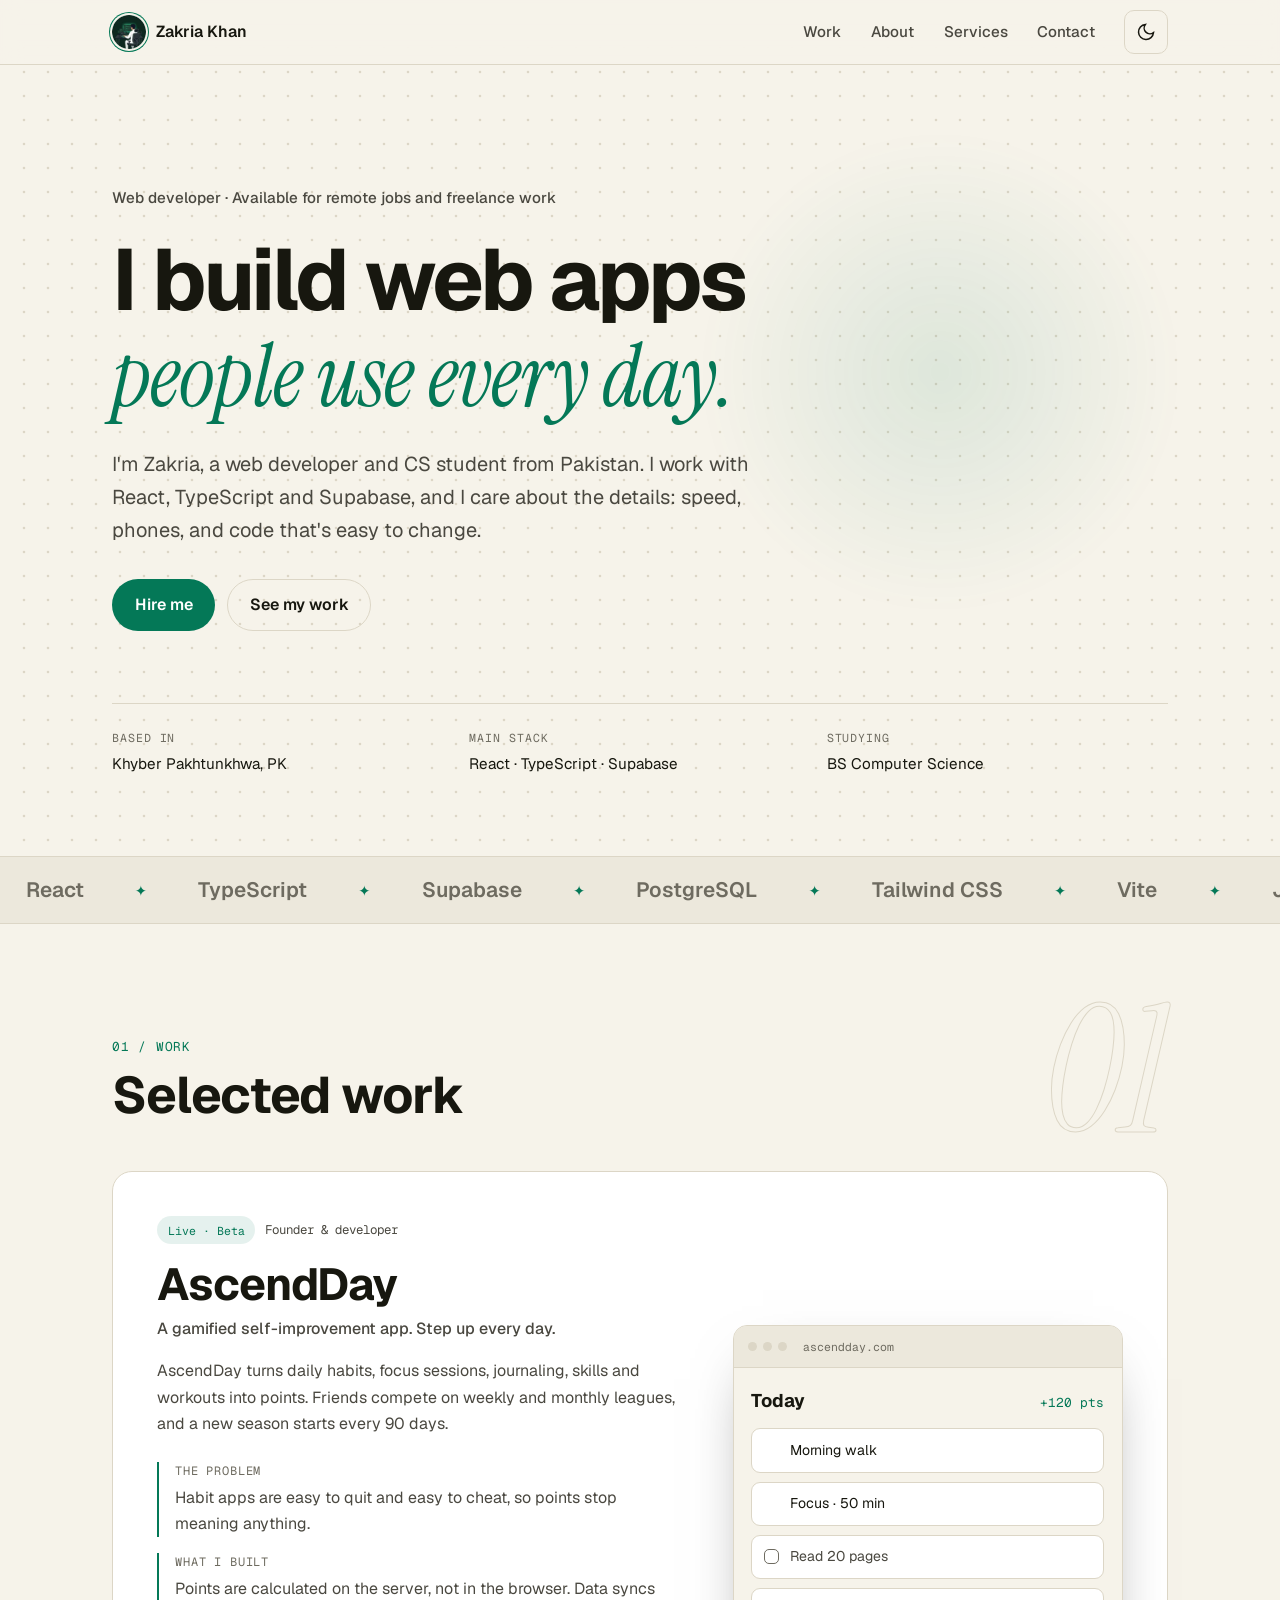
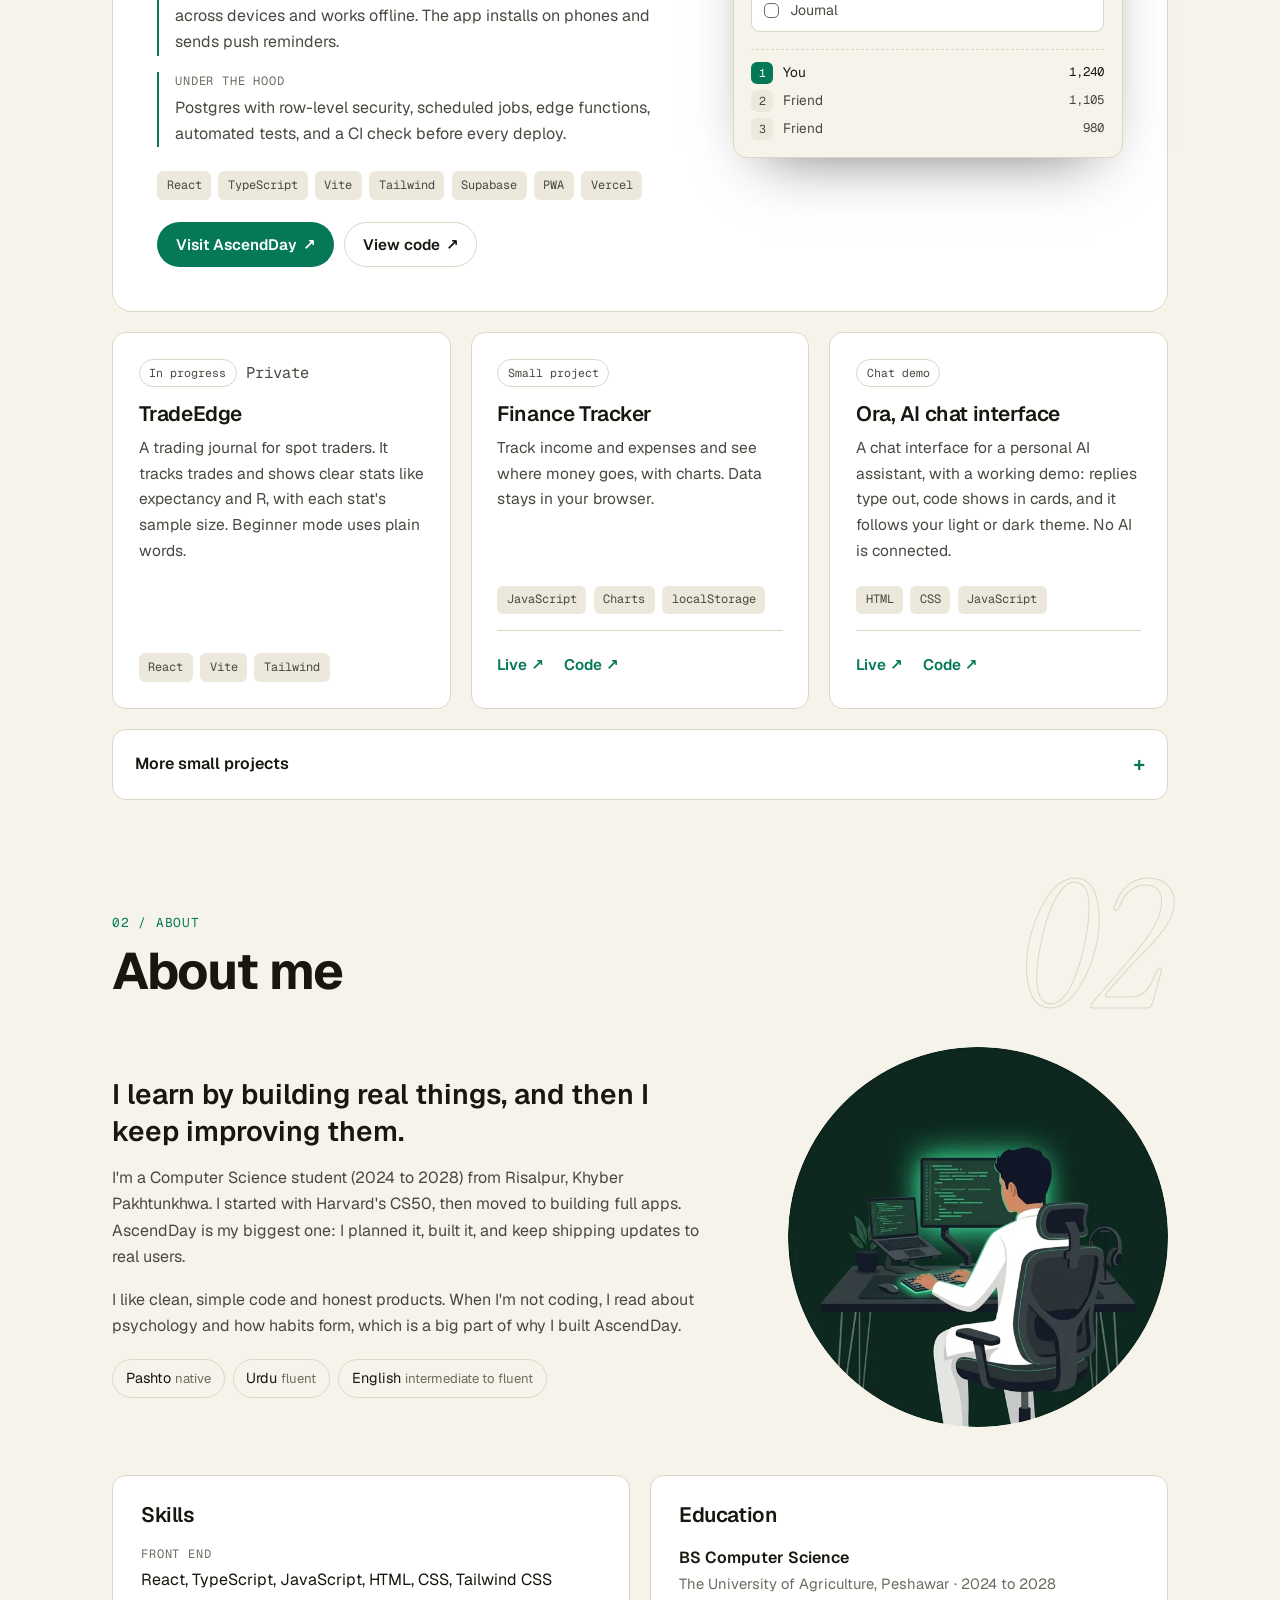
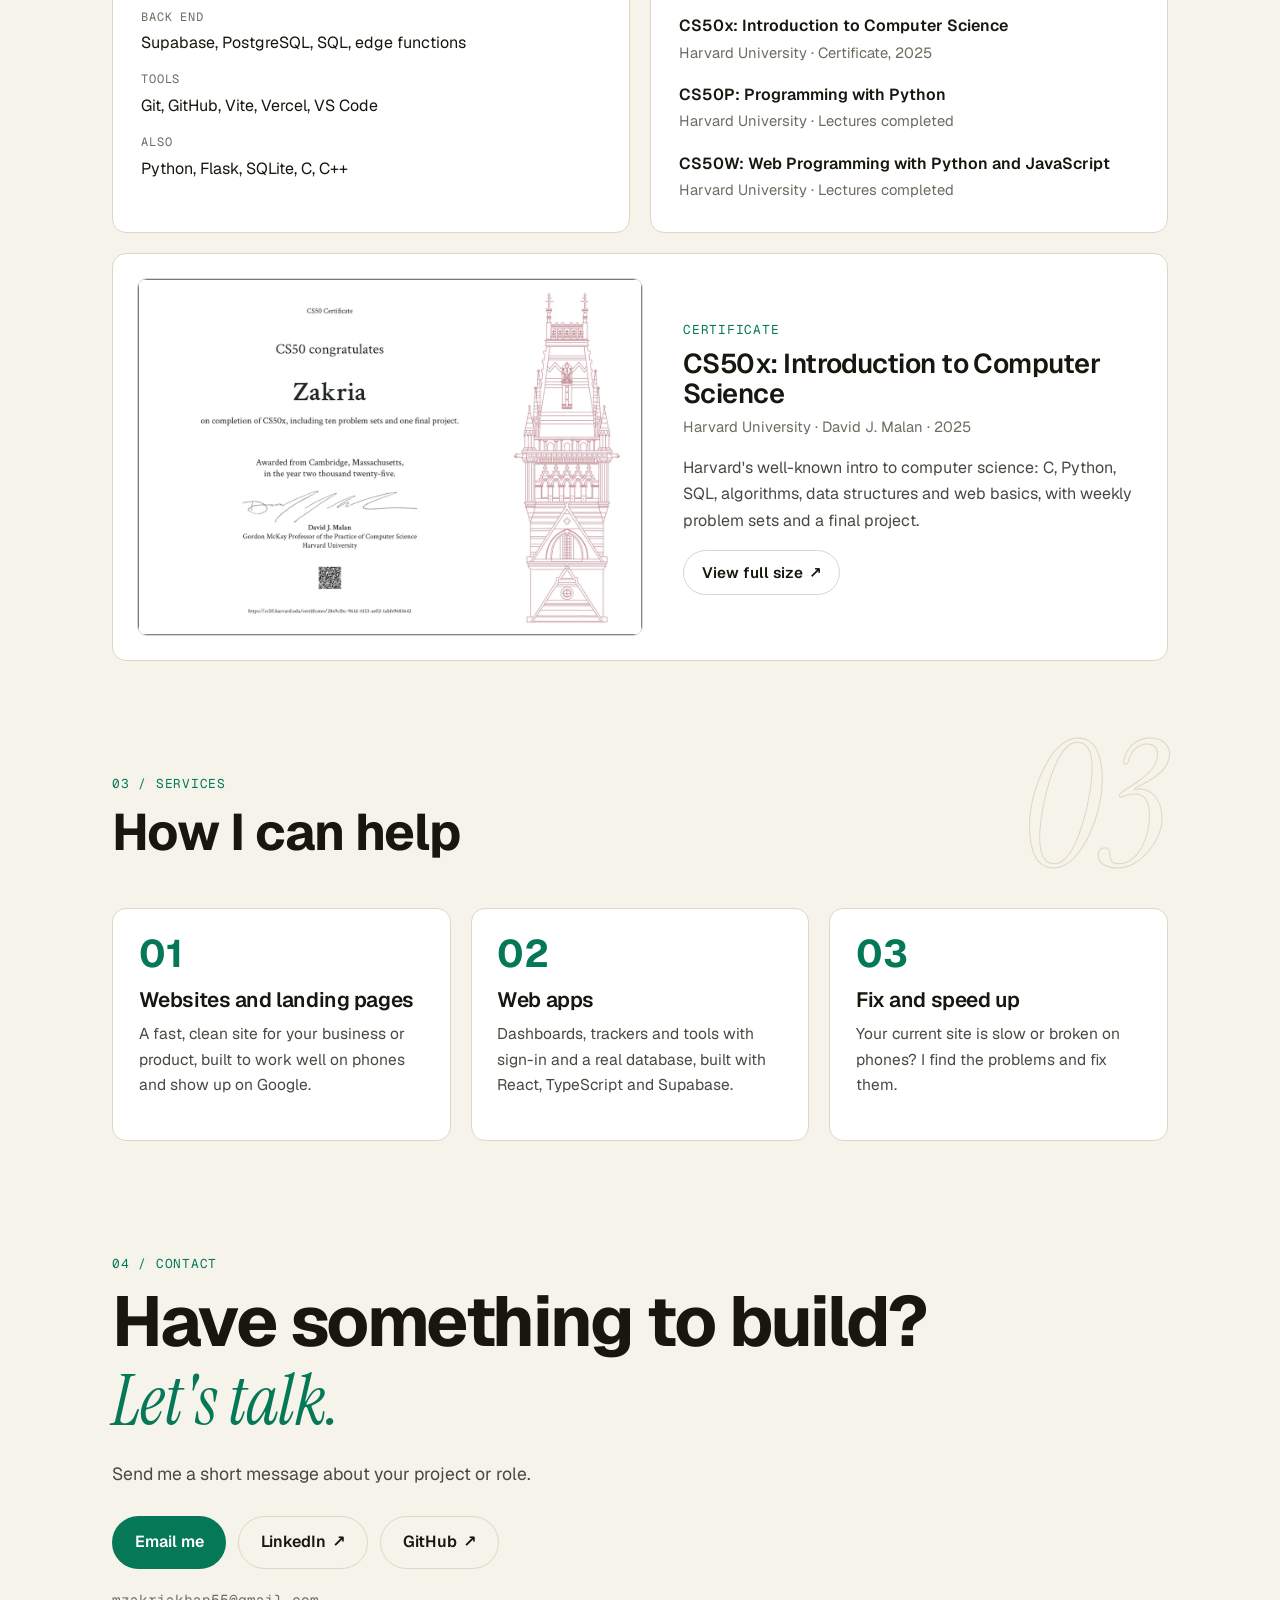
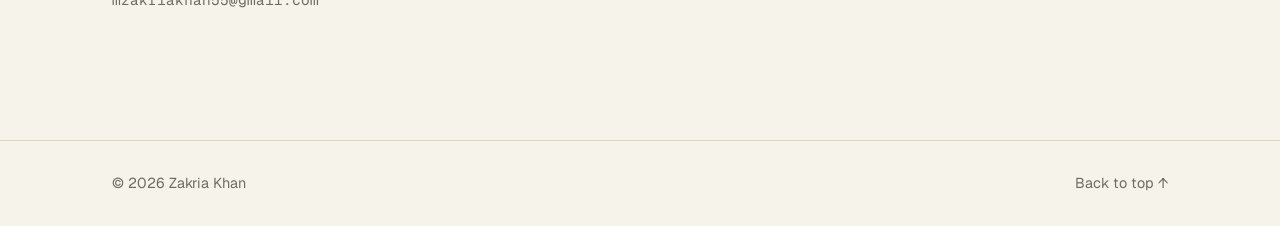
==== commit 4a00fef2: "Update Ora card: chat demo, no AI connected" ====
--- a/index.html
+++ b/index.html
@@ -197,9 +197,9 @@
         </article>
 
         <article class="card">
-          <p class="card-meta"><span class="pill">UI only</span></p>
+          <p class="card-meta"><span class="pill">Chat demo</span></p>
           <h3 class="card-title">Ora, AI chat interface</h3>
-          <p>A chat interface design for a personal AI assistant. The backend is removed, so this is a front-end showcase only.</p>
+          <p>A chat interface for a personal AI assistant, with a working demo: replies type out, code shows in cards, and it follows your light or dark theme. No AI is connected.</p>
           <ul class="tags"><li>HTML</li><li>CSS</li><li>JavaScript</li></ul>
           <div class="card-links">
             <a href="https://zakyprojects.github.io/ora-frontened/" target="_blank" rel="noopener">Live <span aria-hidden="true">↗</span></a>
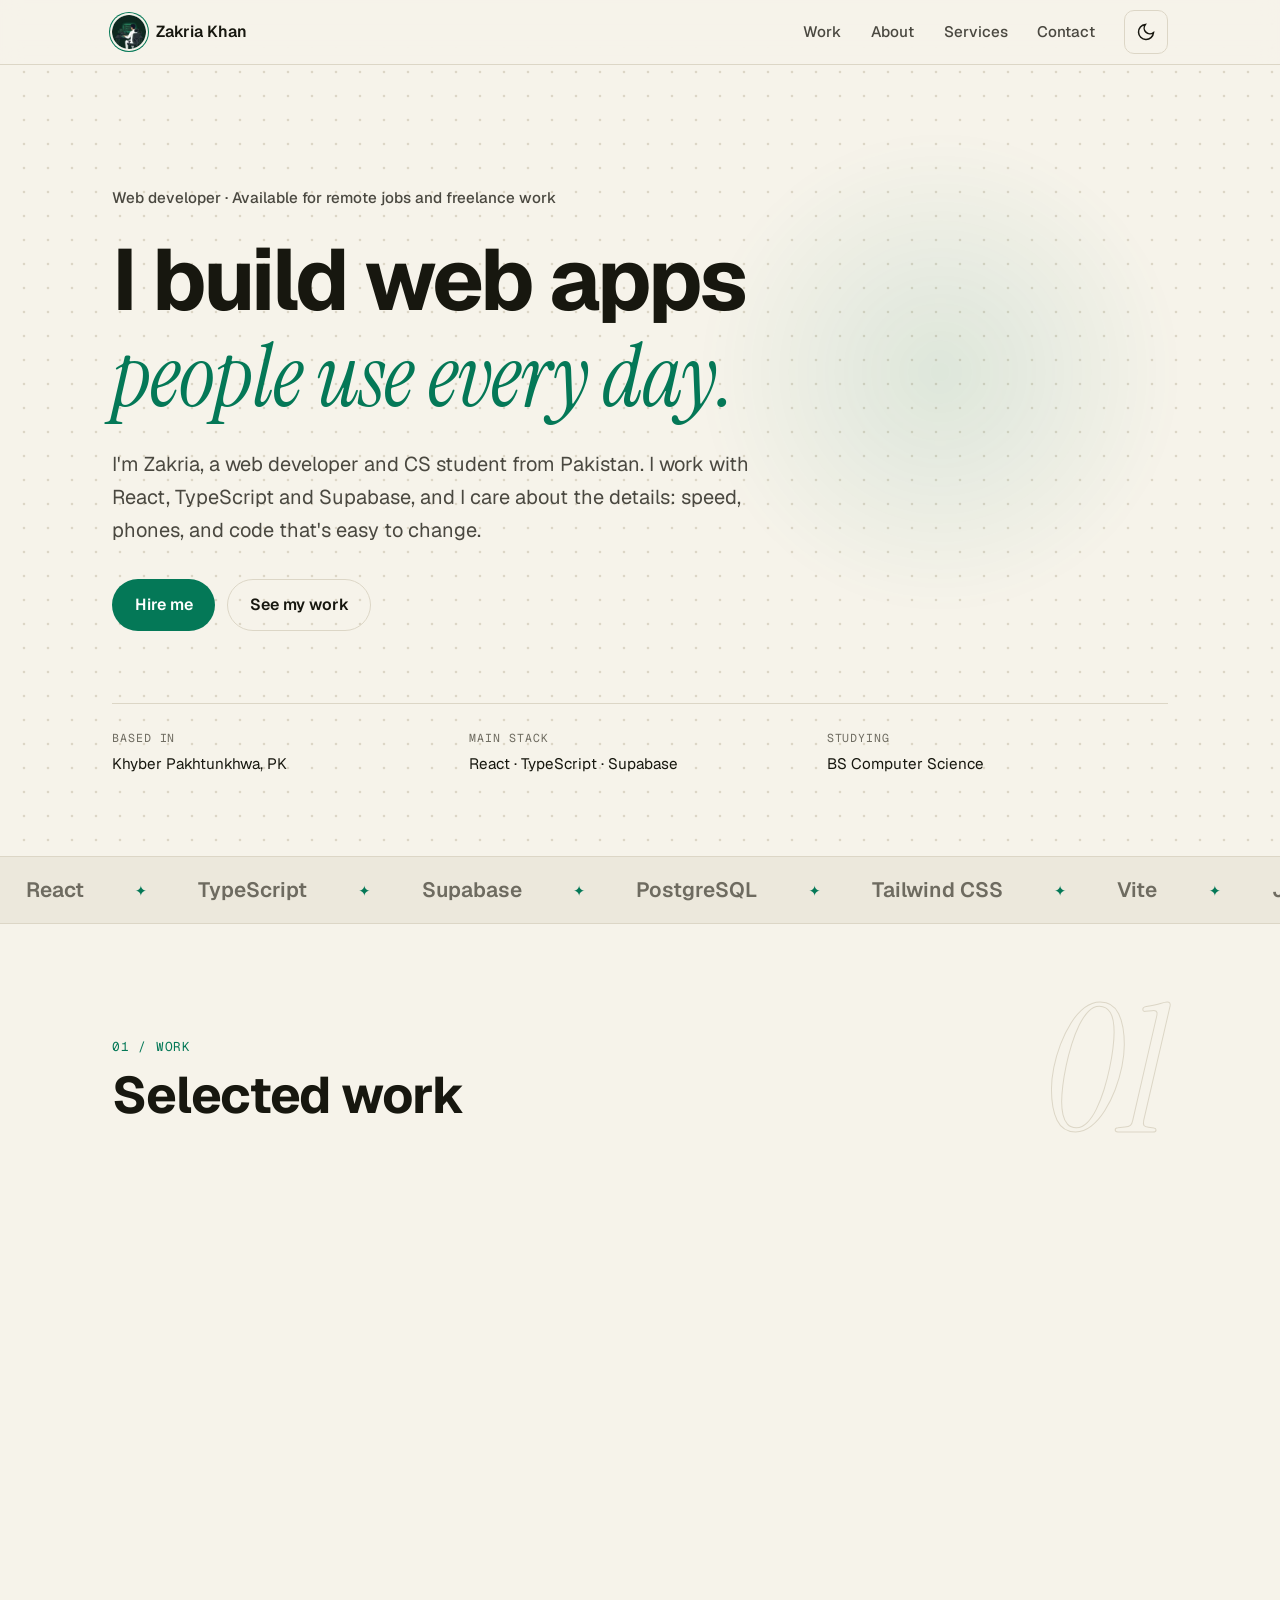
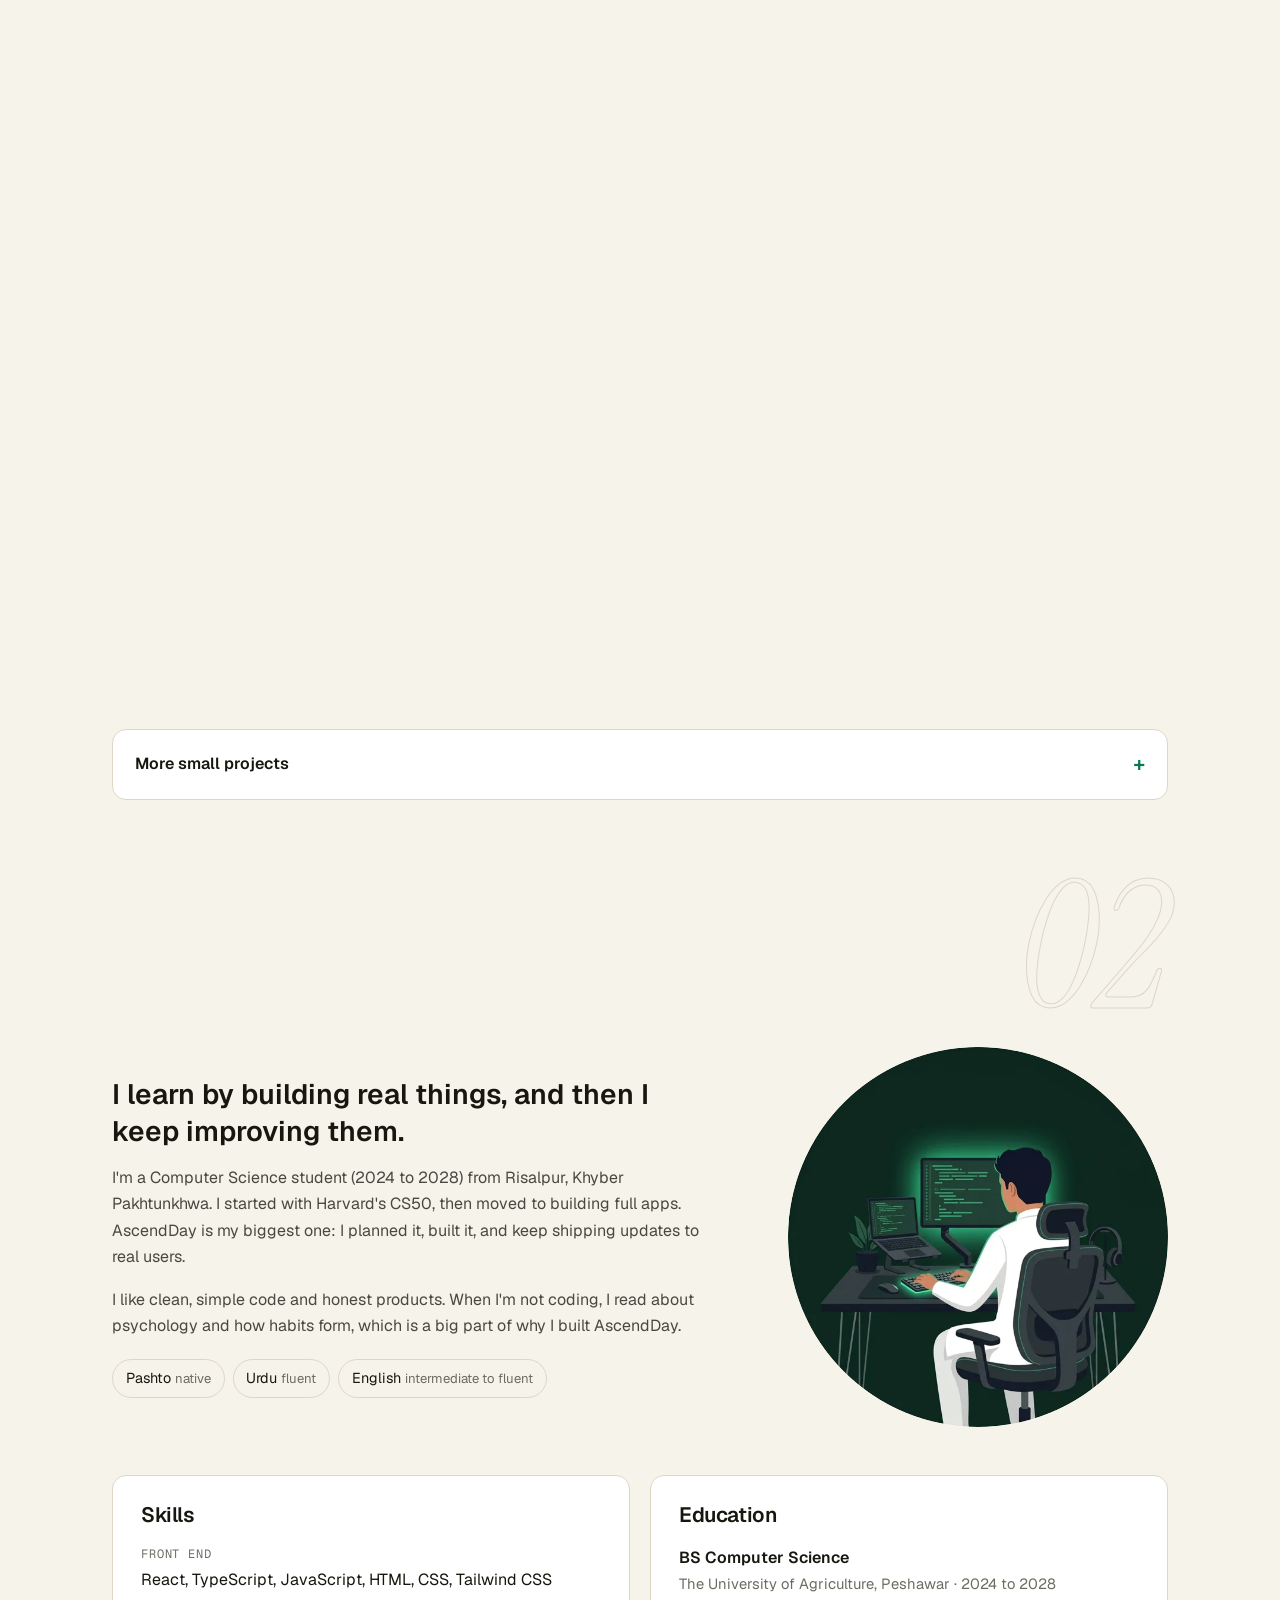
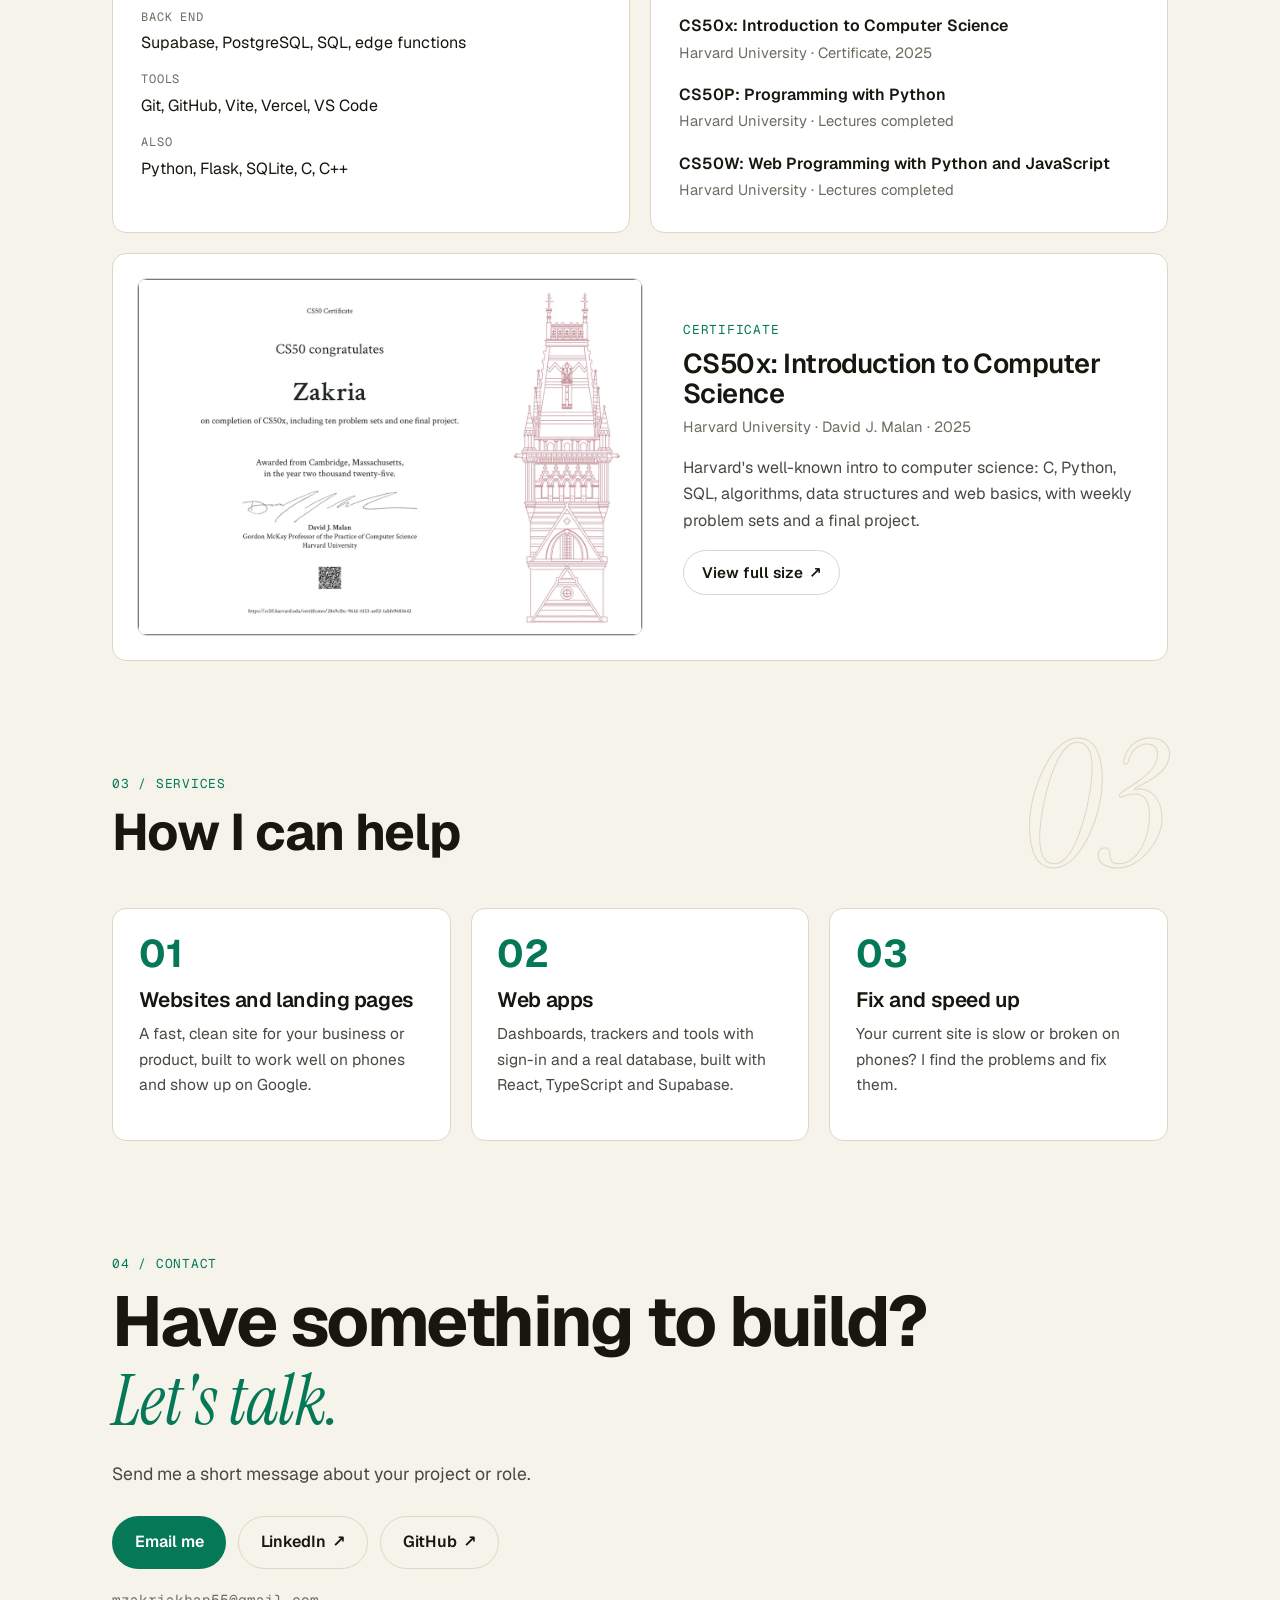
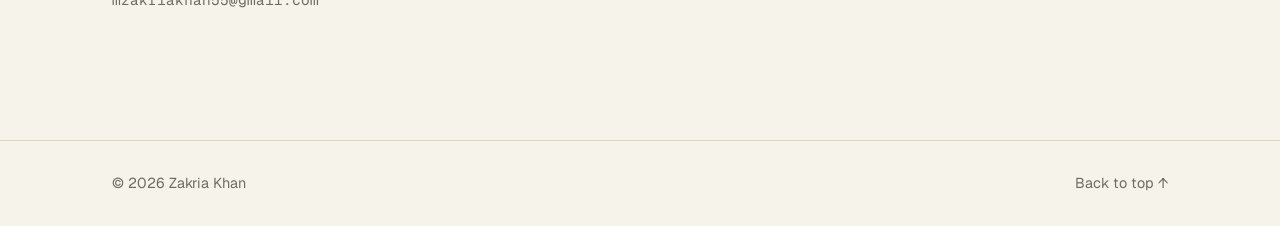
==== commit 0381220a: "Update QR blurb: link, text or Wi-Fi" ====
--- a/index.html
+++ b/index.html
@@ -212,9 +212,9 @@
         <summary>More small projects</summary>
         <ul class="more-list">
           <li><a href="https://zakyprojects.github.io/weather/" target="_blank" rel="noopener">Weather app</a><span>Live weather from an API, with your location.</span></li>
-          <li><a href="https://zakyprojects.github.io/todo/" target="_blank" rel="noopener">Todo app</a><span>Tasks with categories, deadlines and filters.</span></li>
+          <li><a href="https://zakyprojects.github.io/todo/" target="_blank" rel="noopener">Todo app</a><span>Lists, tasks with due dates and notes.</span></li>
           <li><a href="https://zakyprojects.github.io/Random-Password-Generator/" target="_blank" rel="noopener">Password generator</a><span>Pick length and characters, copy in one click.</span></li>
-          <li><a href="https://zakyprojects.github.io/qr-code-generator/" target="_blank" rel="noopener">QR code generator</a><span>Turn a link or text into a QR code.</span></li>
+          <li><a href="https://zakyprojects.github.io/qr-code-generator/" target="_blank" rel="noopener">QR code generator</a><span>Make a QR code for a link, text or Wi-Fi.</span></li>
           <li><a href="https://zakyprojects.github.io/quotes-generator/" target="_blank" rel="noopener">Quote of the day</a><span>A new quote with a tap.</span></li>
         </ul>
       </details>
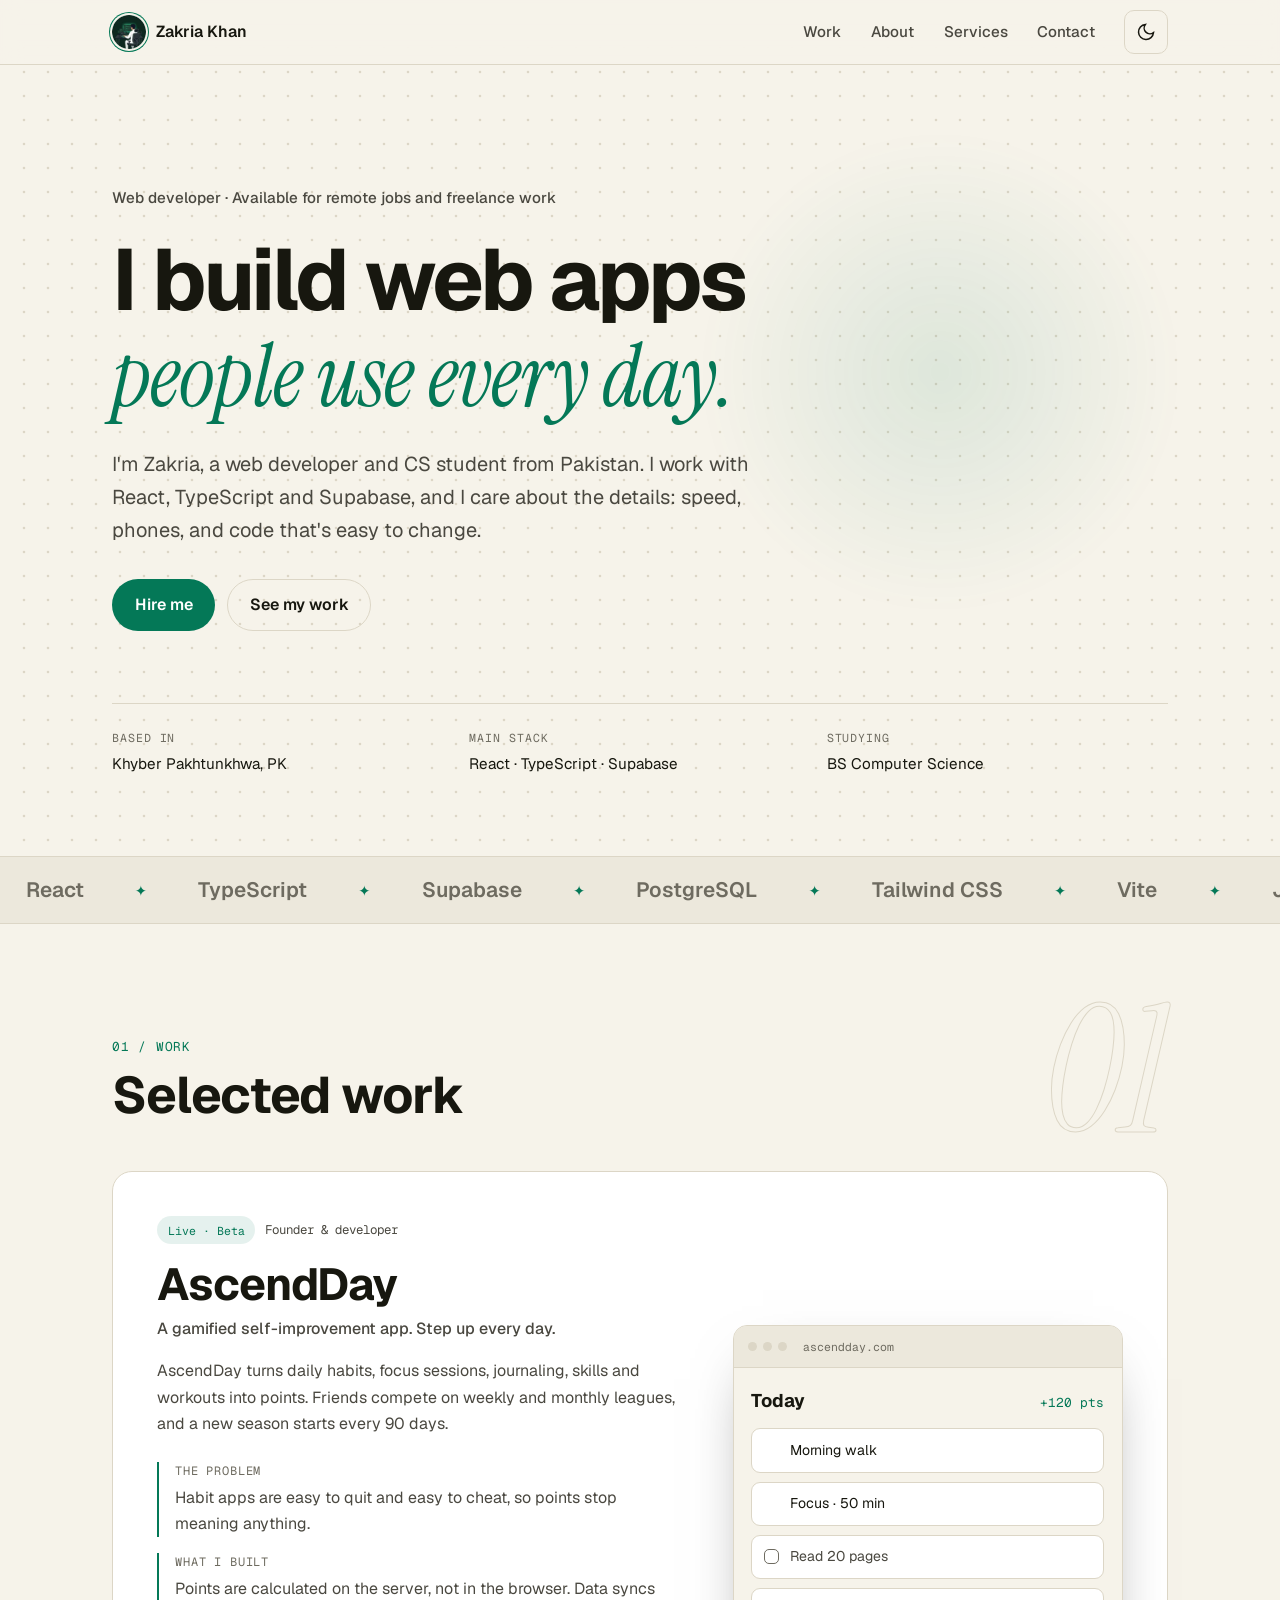
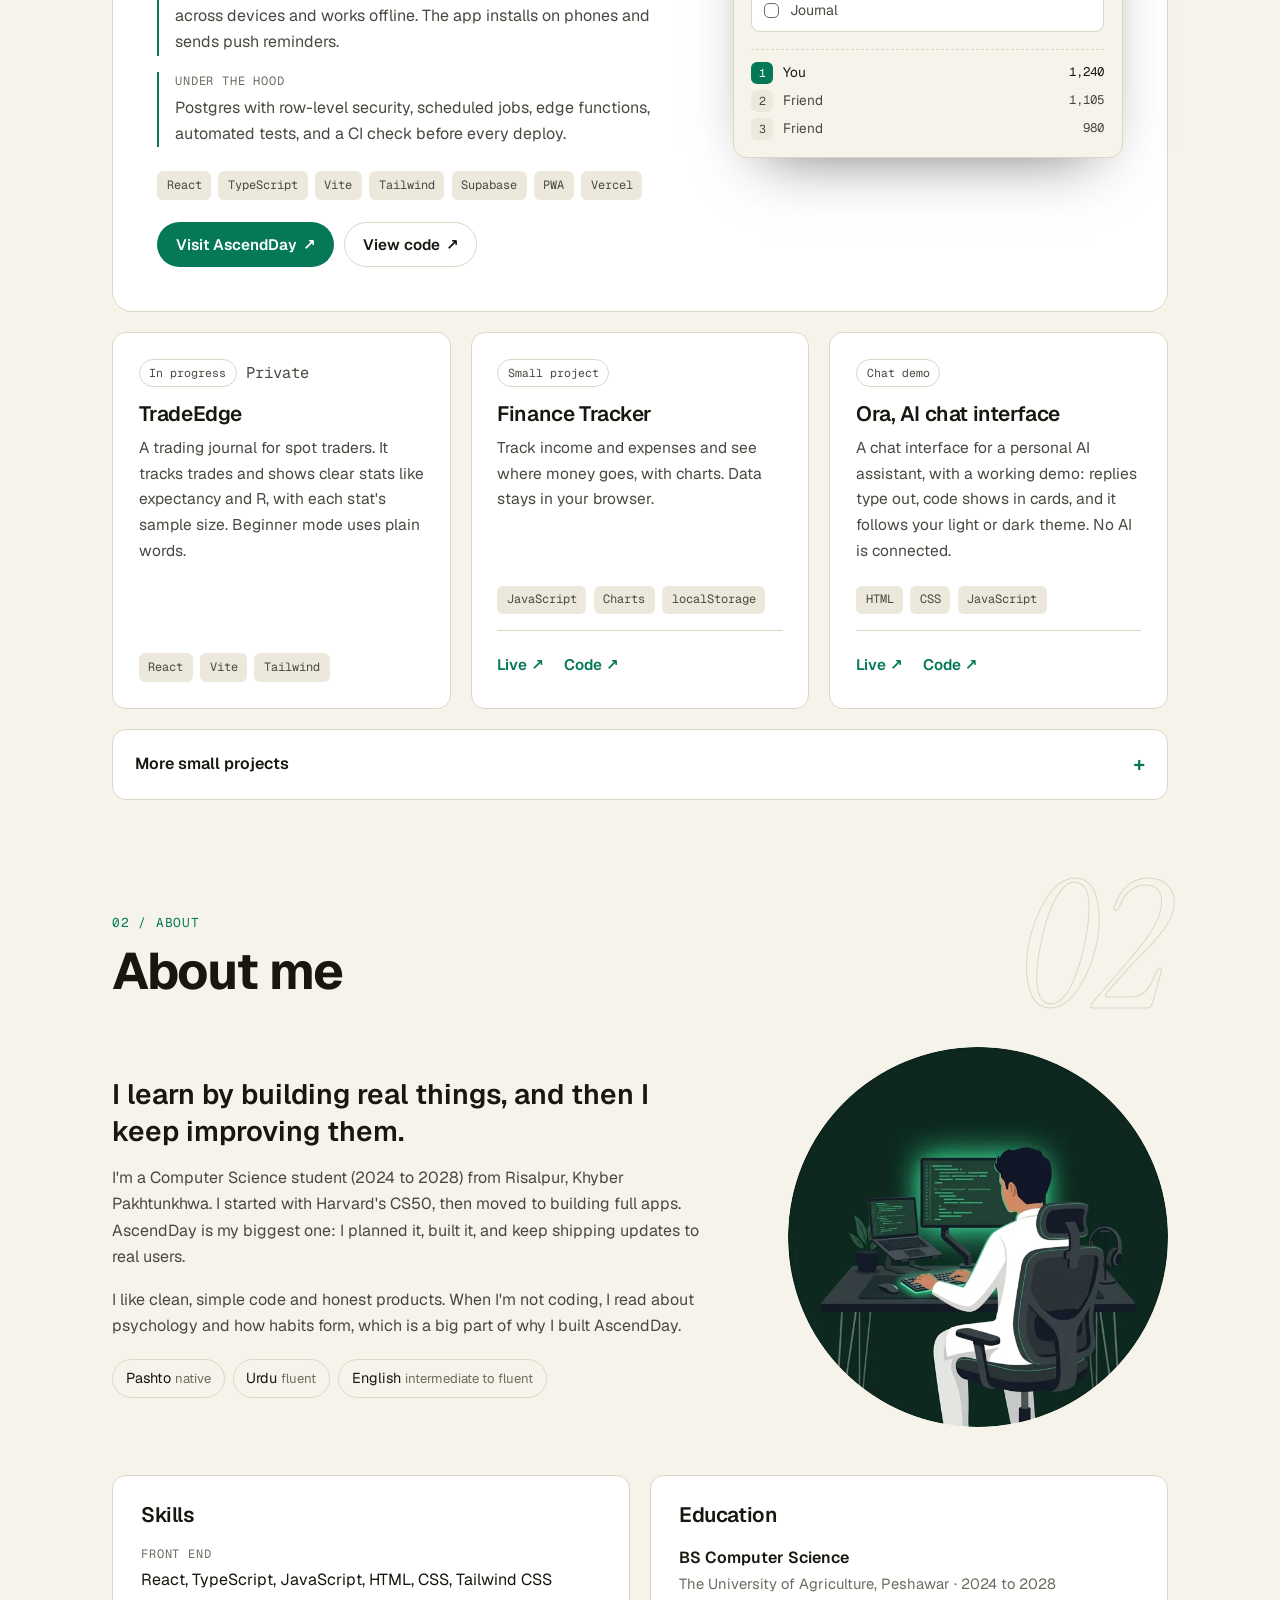
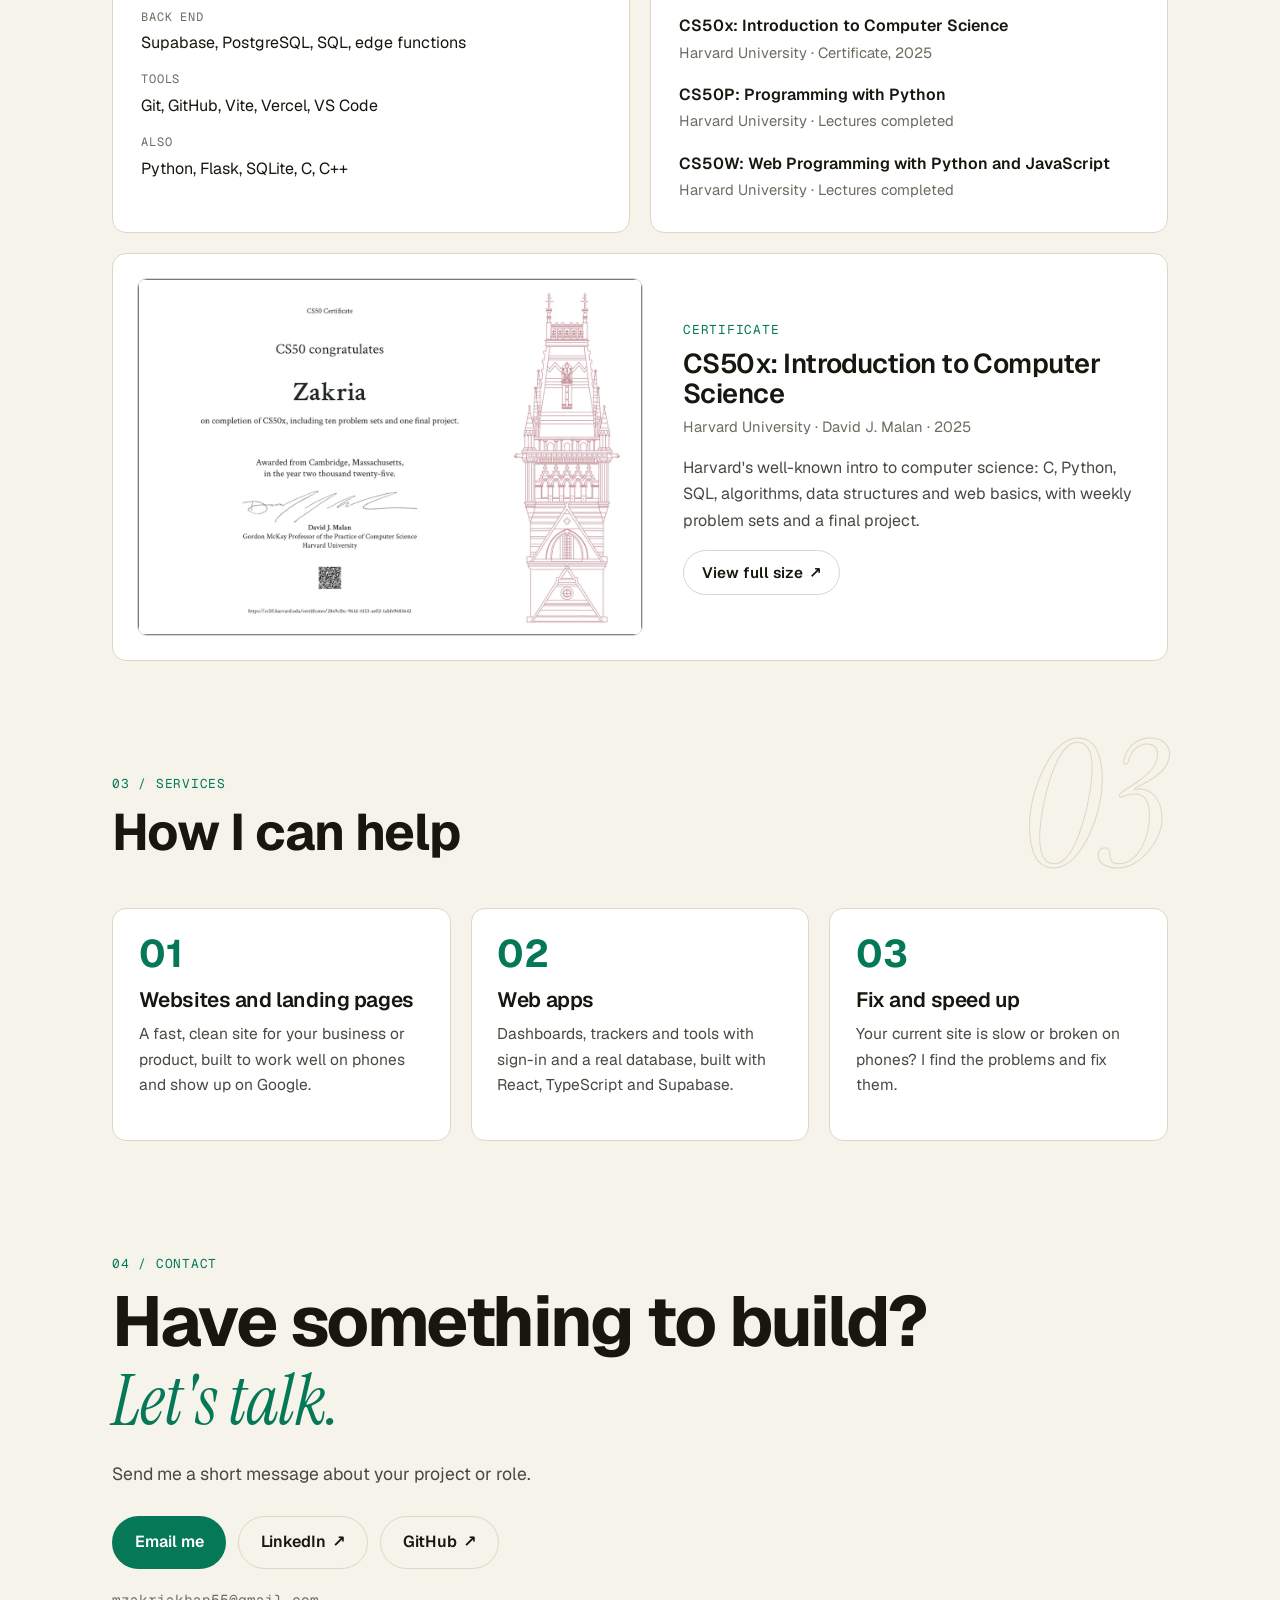
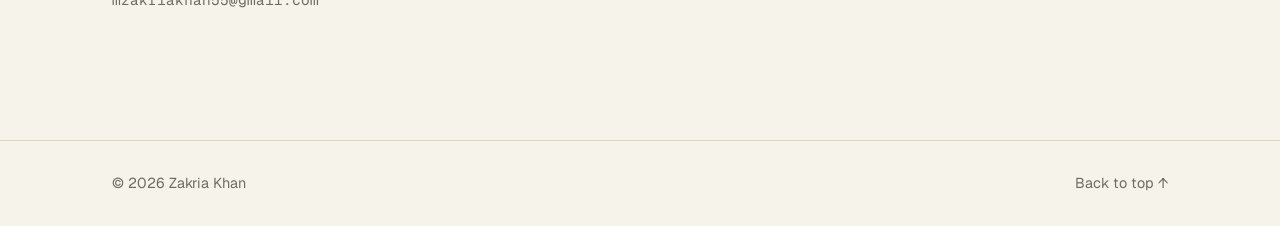
==== commit 576a8778: "Use the avatar illustration as favicon" ====
--- a/index.html
+++ b/index.html
@@ -17,8 +17,9 @@
   <meta property="og:image:height" content="630">
   <meta name="twitter:card" content="summary_large_image">
 
-  <link rel="icon" href="favicon.svg" type="image/svg+xml">
-  <link rel="alternate icon" href="favicon.ico">
+  <link rel="icon" href="favicon-32.png" type="image/png" sizes="32x32">
+  <link rel="icon" href="favicon.ico" sizes="any">
+  <link rel="apple-touch-icon" href="apple-touch-icon.png">
 
   <link rel="preload" href="fonts/geist.woff2" as="font" type="font/woff2" crossorigin>
   <link rel="stylesheet" href="style.css">
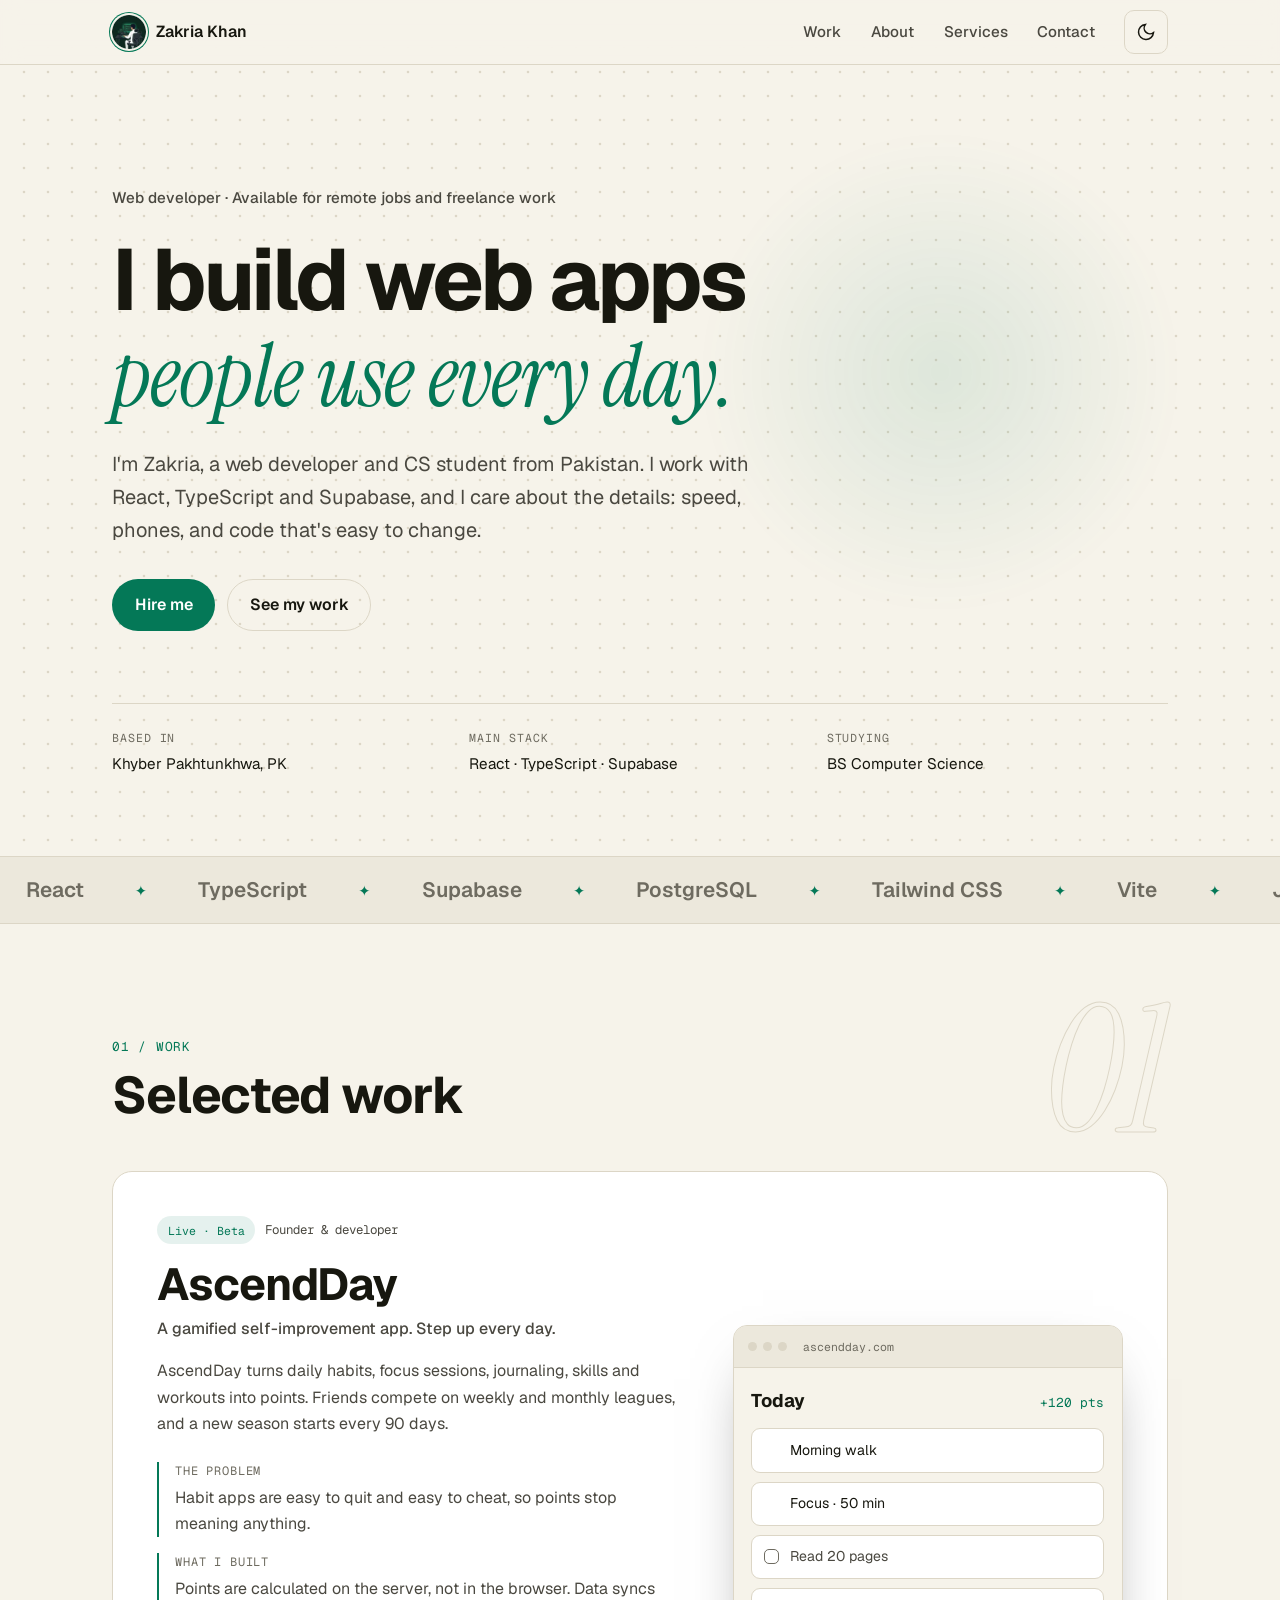
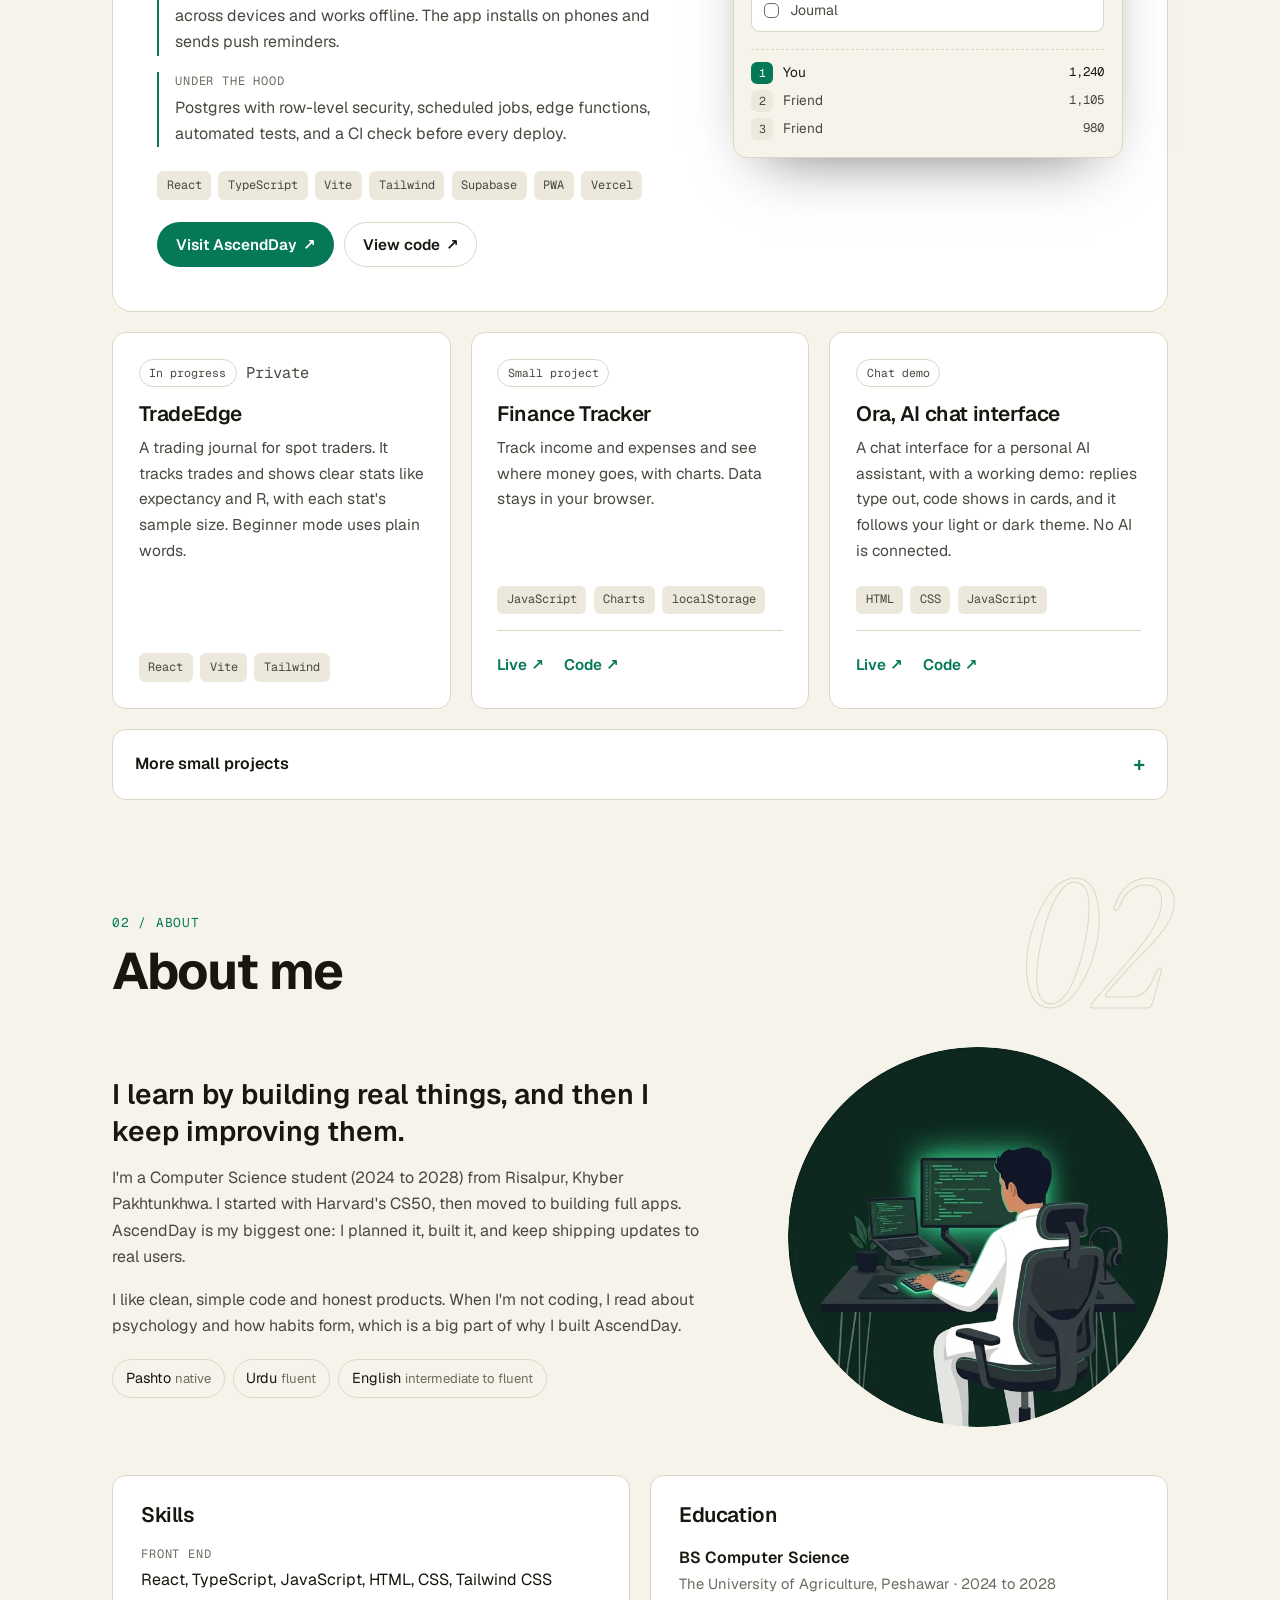
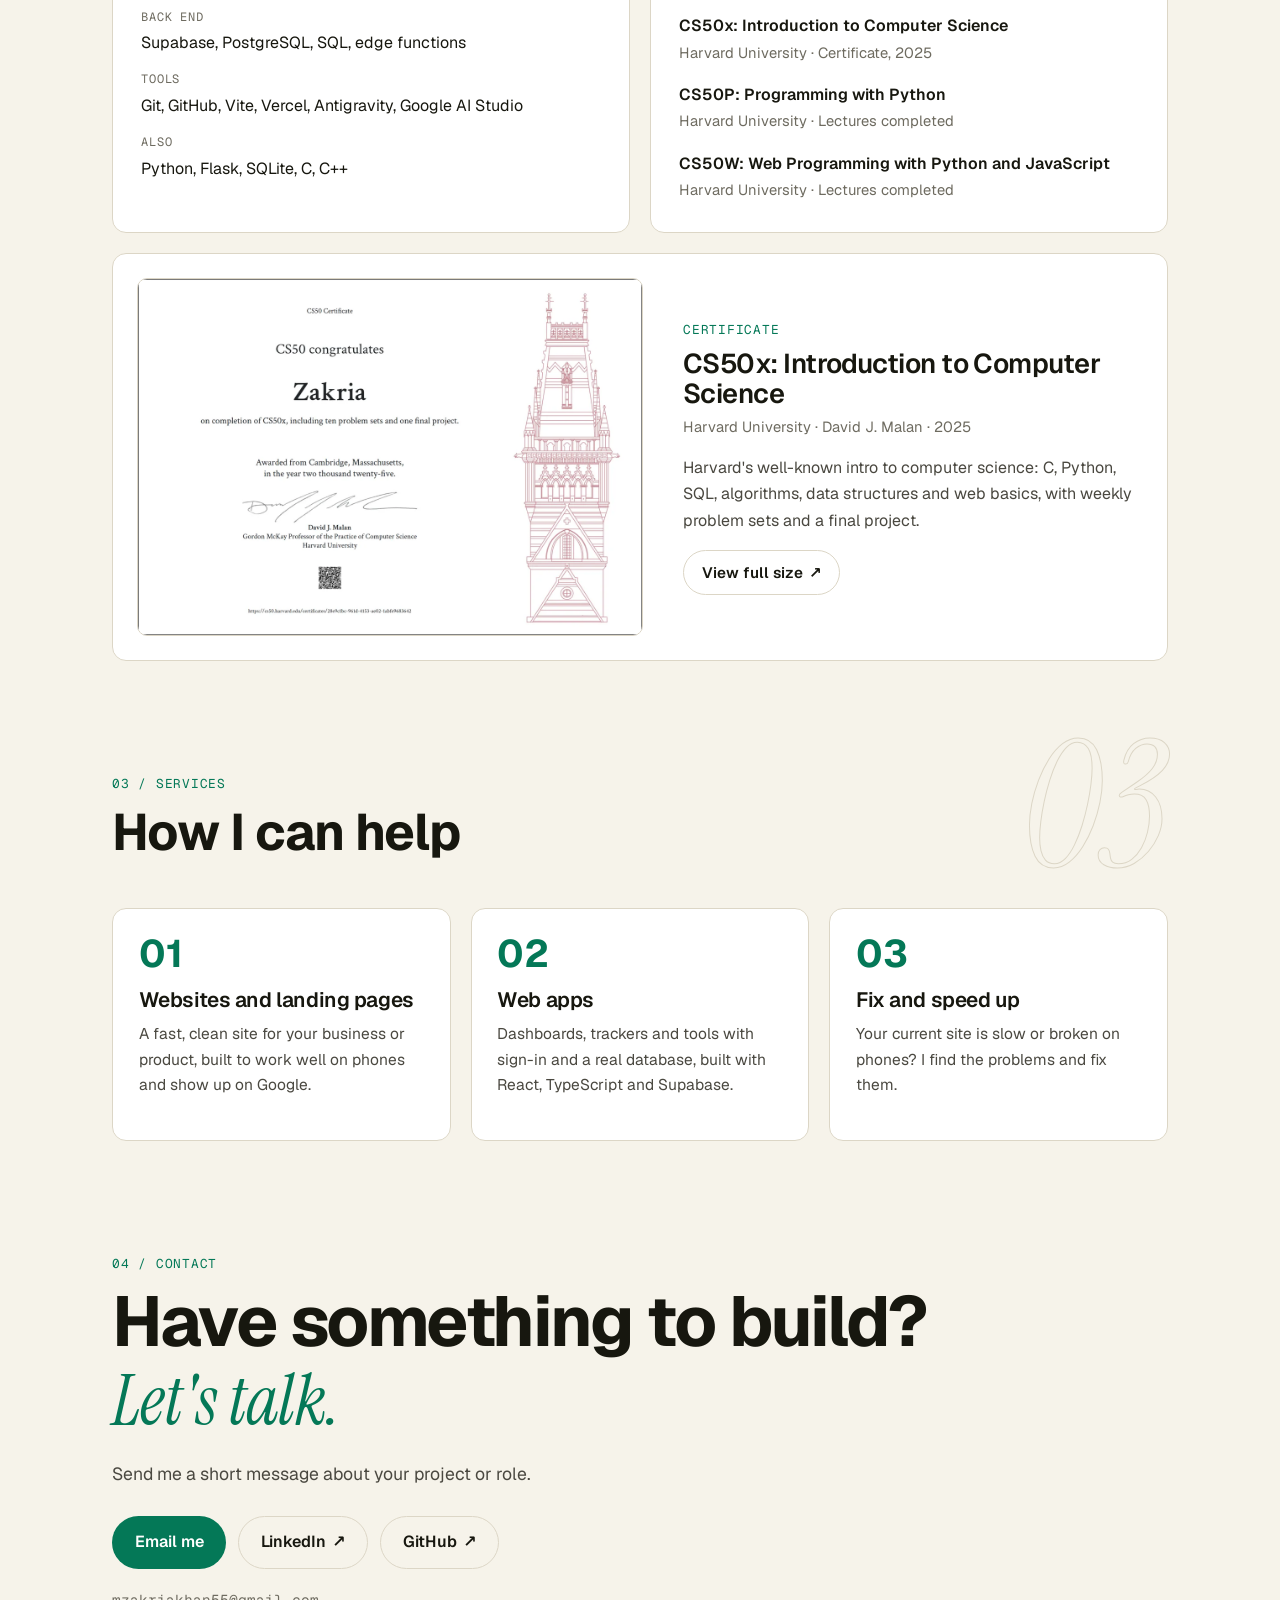
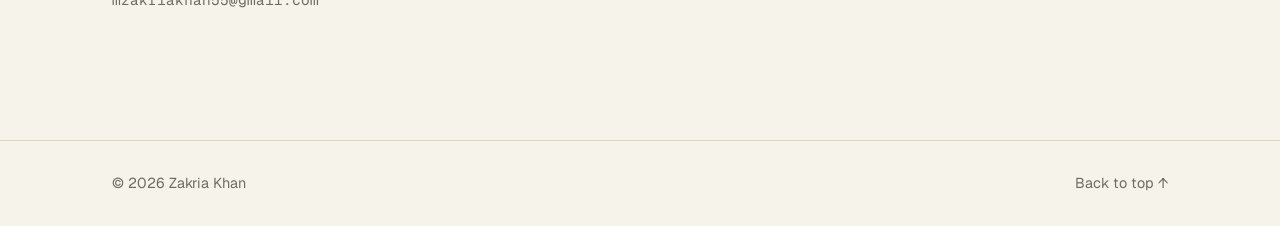
==== commit f9687d25: "Replace VS Code with Antigravity and add Google AI Studio to tools" ====
--- a/index.html
+++ b/index.html
@@ -256,7 +256,7 @@
           <dl class="skills">
             <div><dt>Front end</dt><dd>React, TypeScript, JavaScript, HTML, CSS, Tailwind CSS</dd></div>
             <div><dt>Back end</dt><dd>Supabase, PostgreSQL, SQL, edge functions</dd></div>
-            <div><dt>Tools</dt><dd>Git, GitHub, Vite, Vercel, VS Code</dd></div>
+            <div><dt>Tools</dt><dd>Git, GitHub, Vite, Vercel, Antigravity, Google AI Studio</dd></div>
             <div><dt>Also</dt><dd>Python, Flask, SQLite, C, C++</dd></div>
           </dl>
         </div>
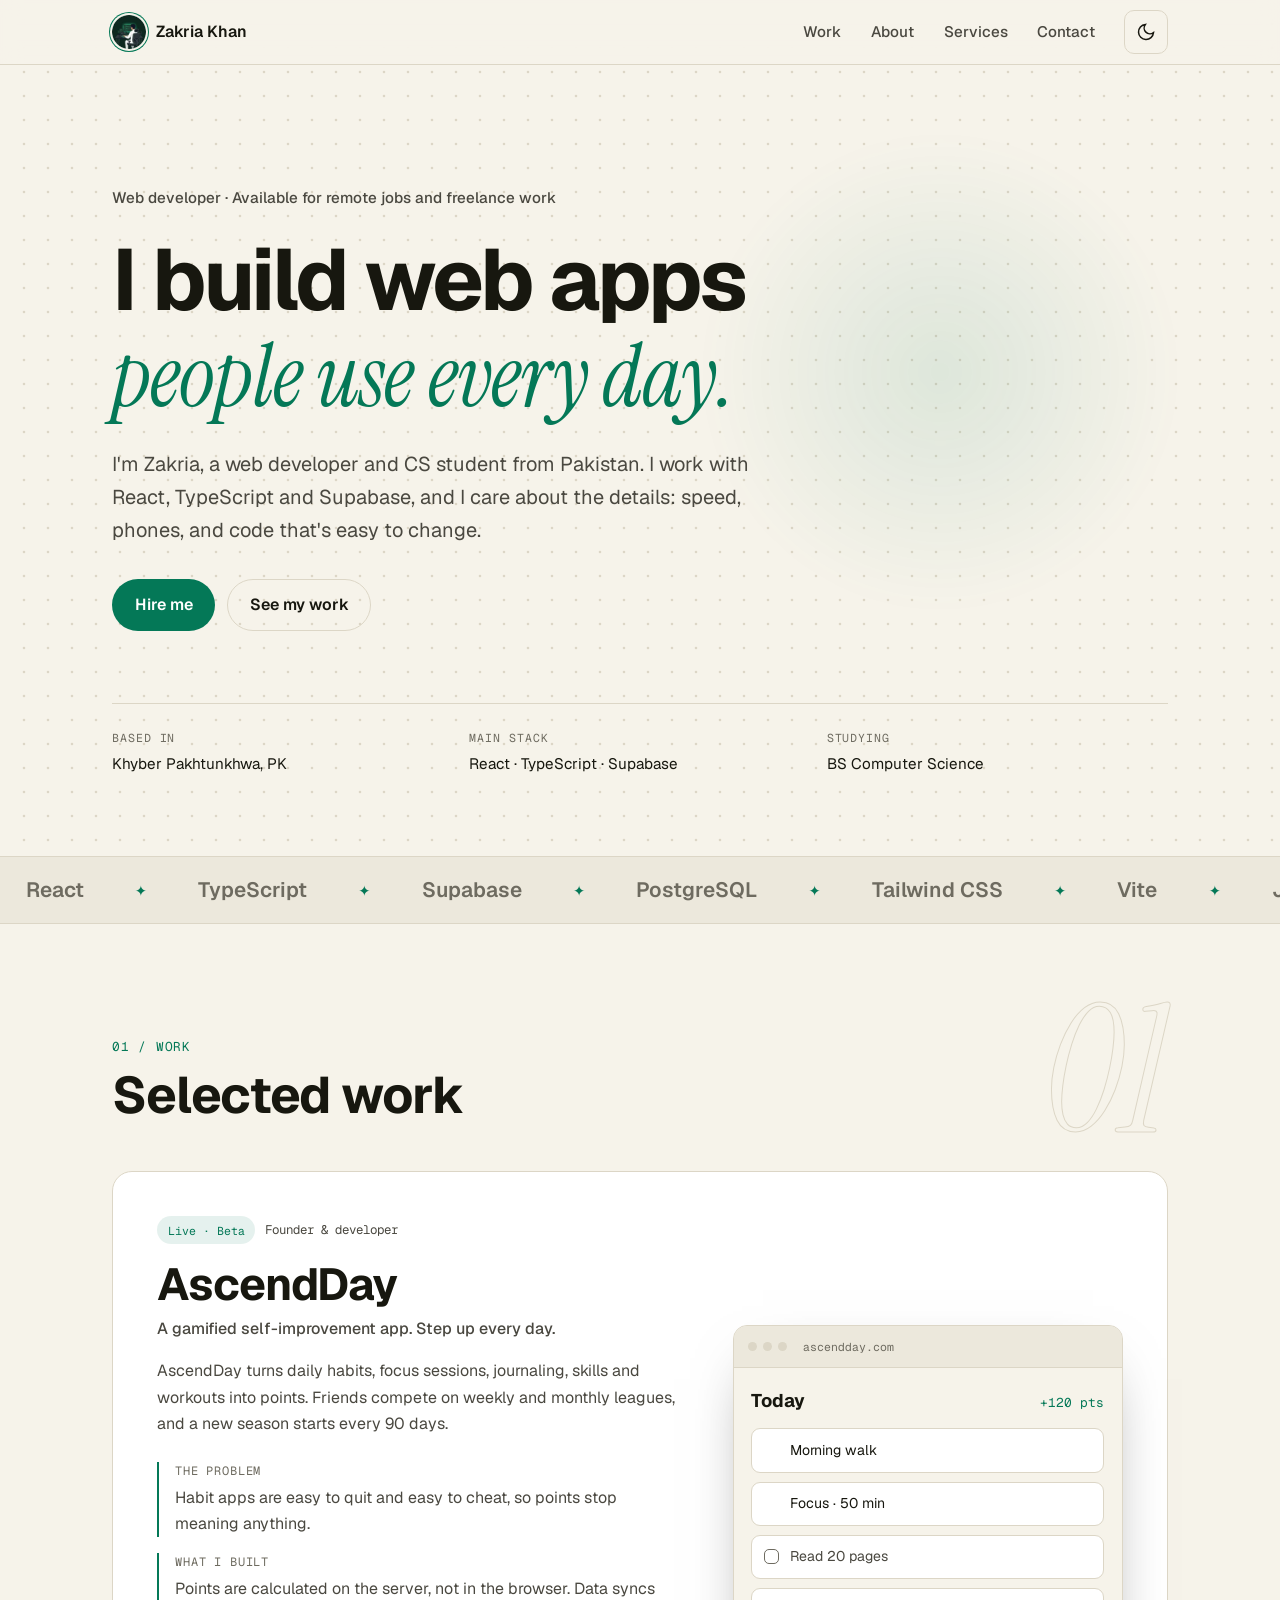
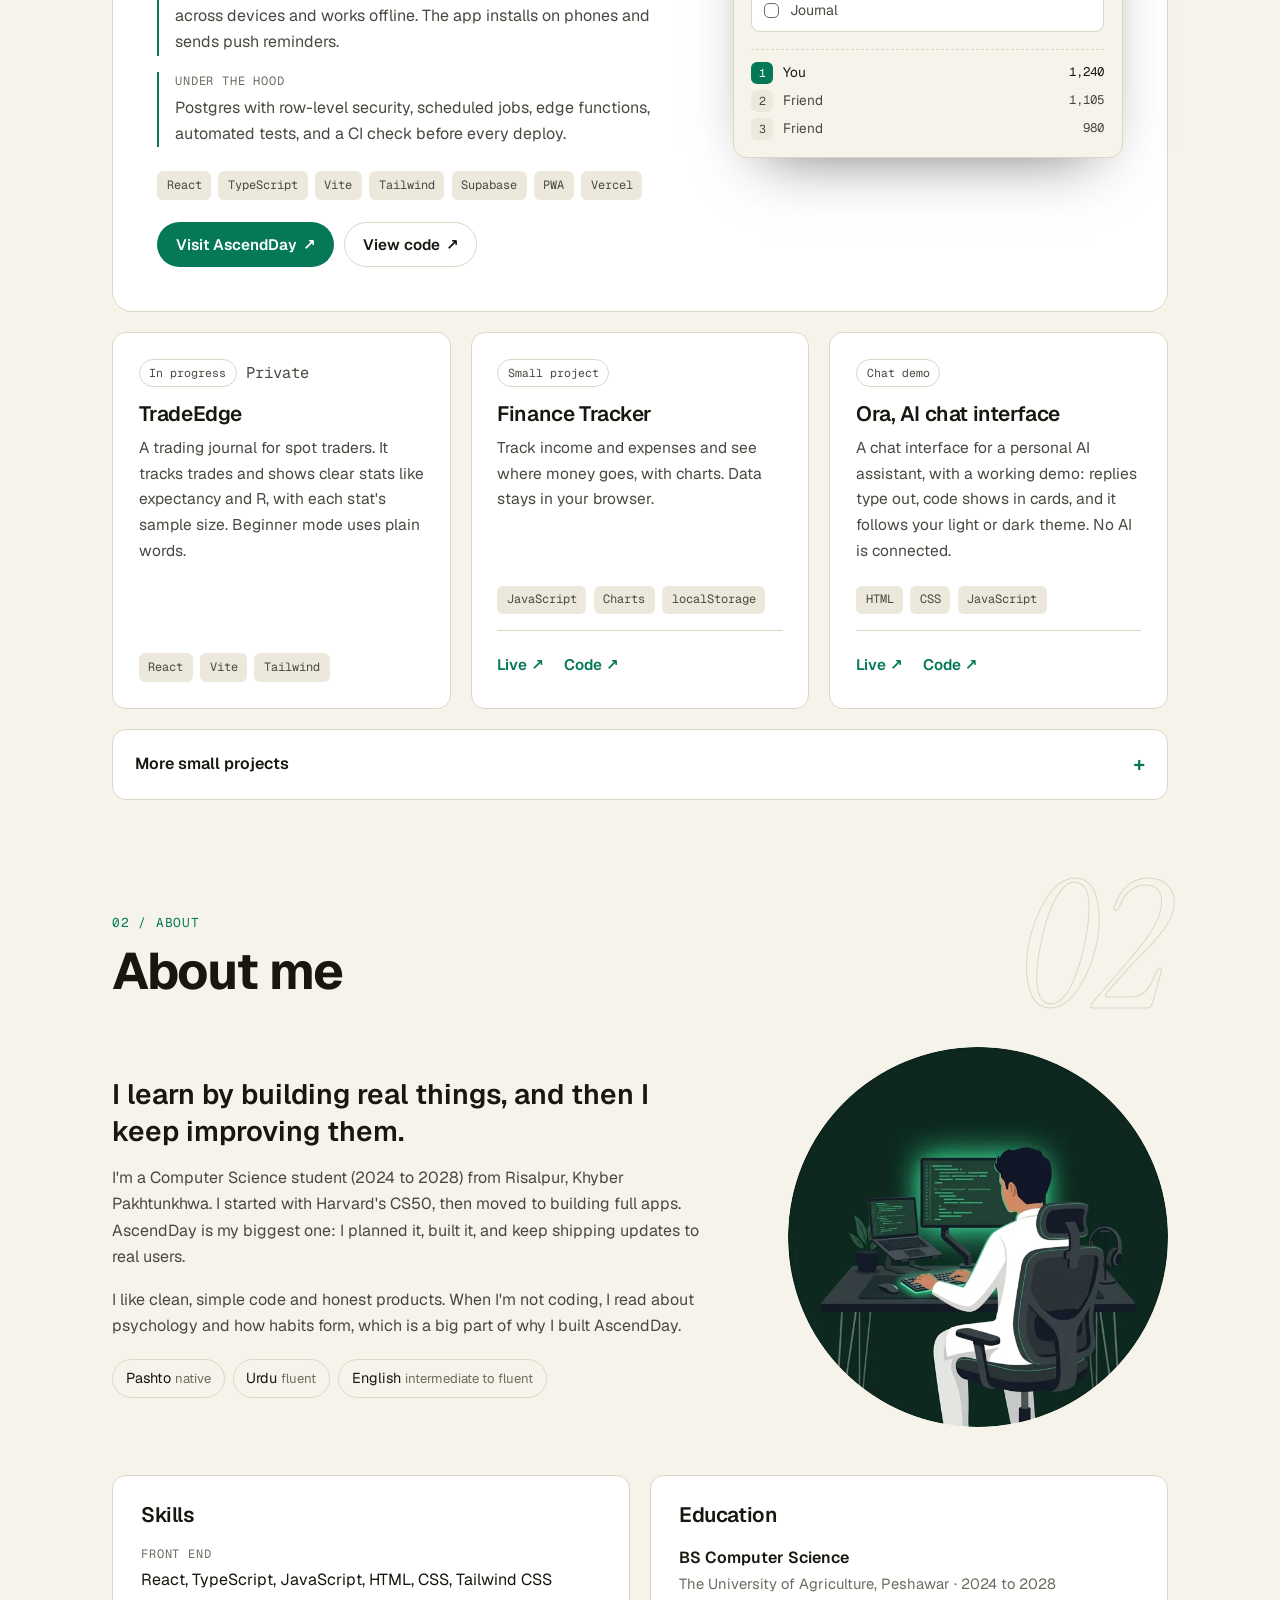
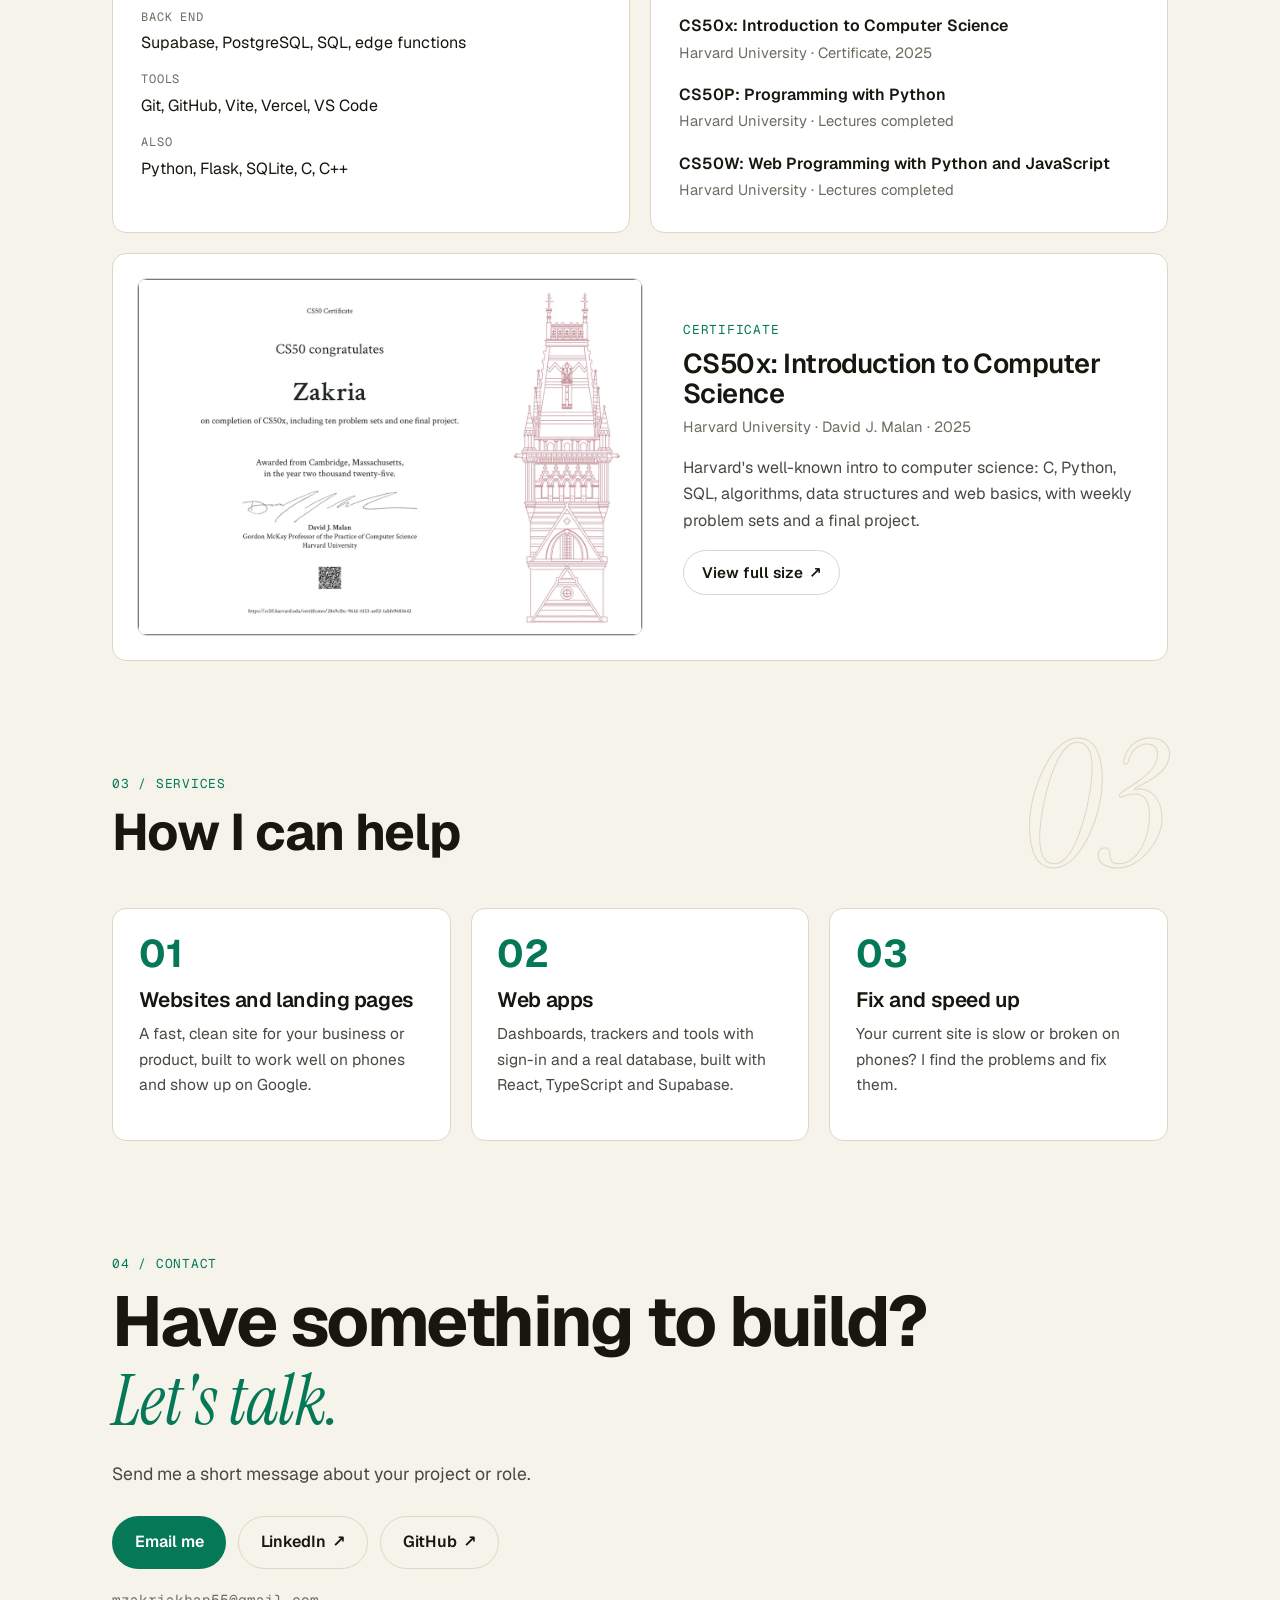
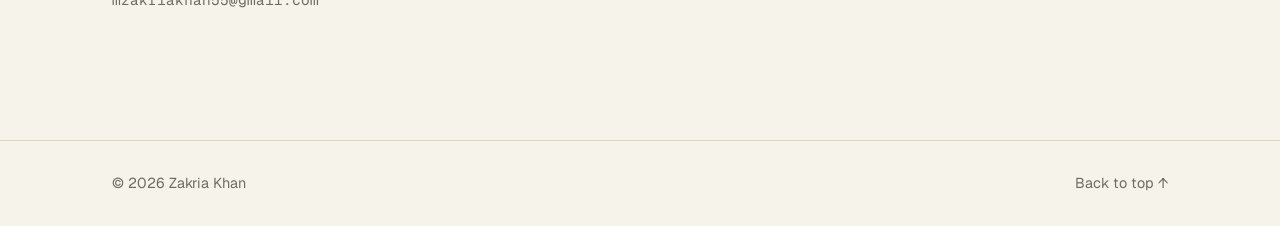
==== commit 94969653: "Add Google Search Console verification tag" ====
--- a/index.html
+++ b/index.html
@@ -2,6 +2,7 @@
 <html lang="en">
 <head>
   <meta charset="UTF-8">
+  <meta name="google-site-verification" content="UpPmsMIT3jdcEtFTkStI4EYZUr24FFeekKze2Xcau6c" />
   <meta name="viewport" content="width=device-width, initial-scale=1">
   <title>Zakria Khan | Web Developer: React, TypeScript, Supabase</title>
   <meta name="description" content="Zakria Khan is a web developer from Pakistan who builds fast, mobile-friendly web apps and websites with React, TypeScript and Supabase. Open to remote work.">
@@ -256,7 +257,7 @@
           <dl class="skills">
             <div><dt>Front end</dt><dd>React, TypeScript, JavaScript, HTML, CSS, Tailwind CSS</dd></div>
             <div><dt>Back end</dt><dd>Supabase, PostgreSQL, SQL, edge functions</dd></div>
-            <div><dt>Tools</dt><dd>Git, GitHub, Vite, Vercel, Antigravity, Google AI Studio</dd></div>
+            <div><dt>Tools</dt><dd>Git, GitHub, Vite, Vercel, VS Code</dd></div>
             <div><dt>Also</dt><dd>Python, Flask, SQLite, C, C++</dd></div>
           </dl>
         </div>
